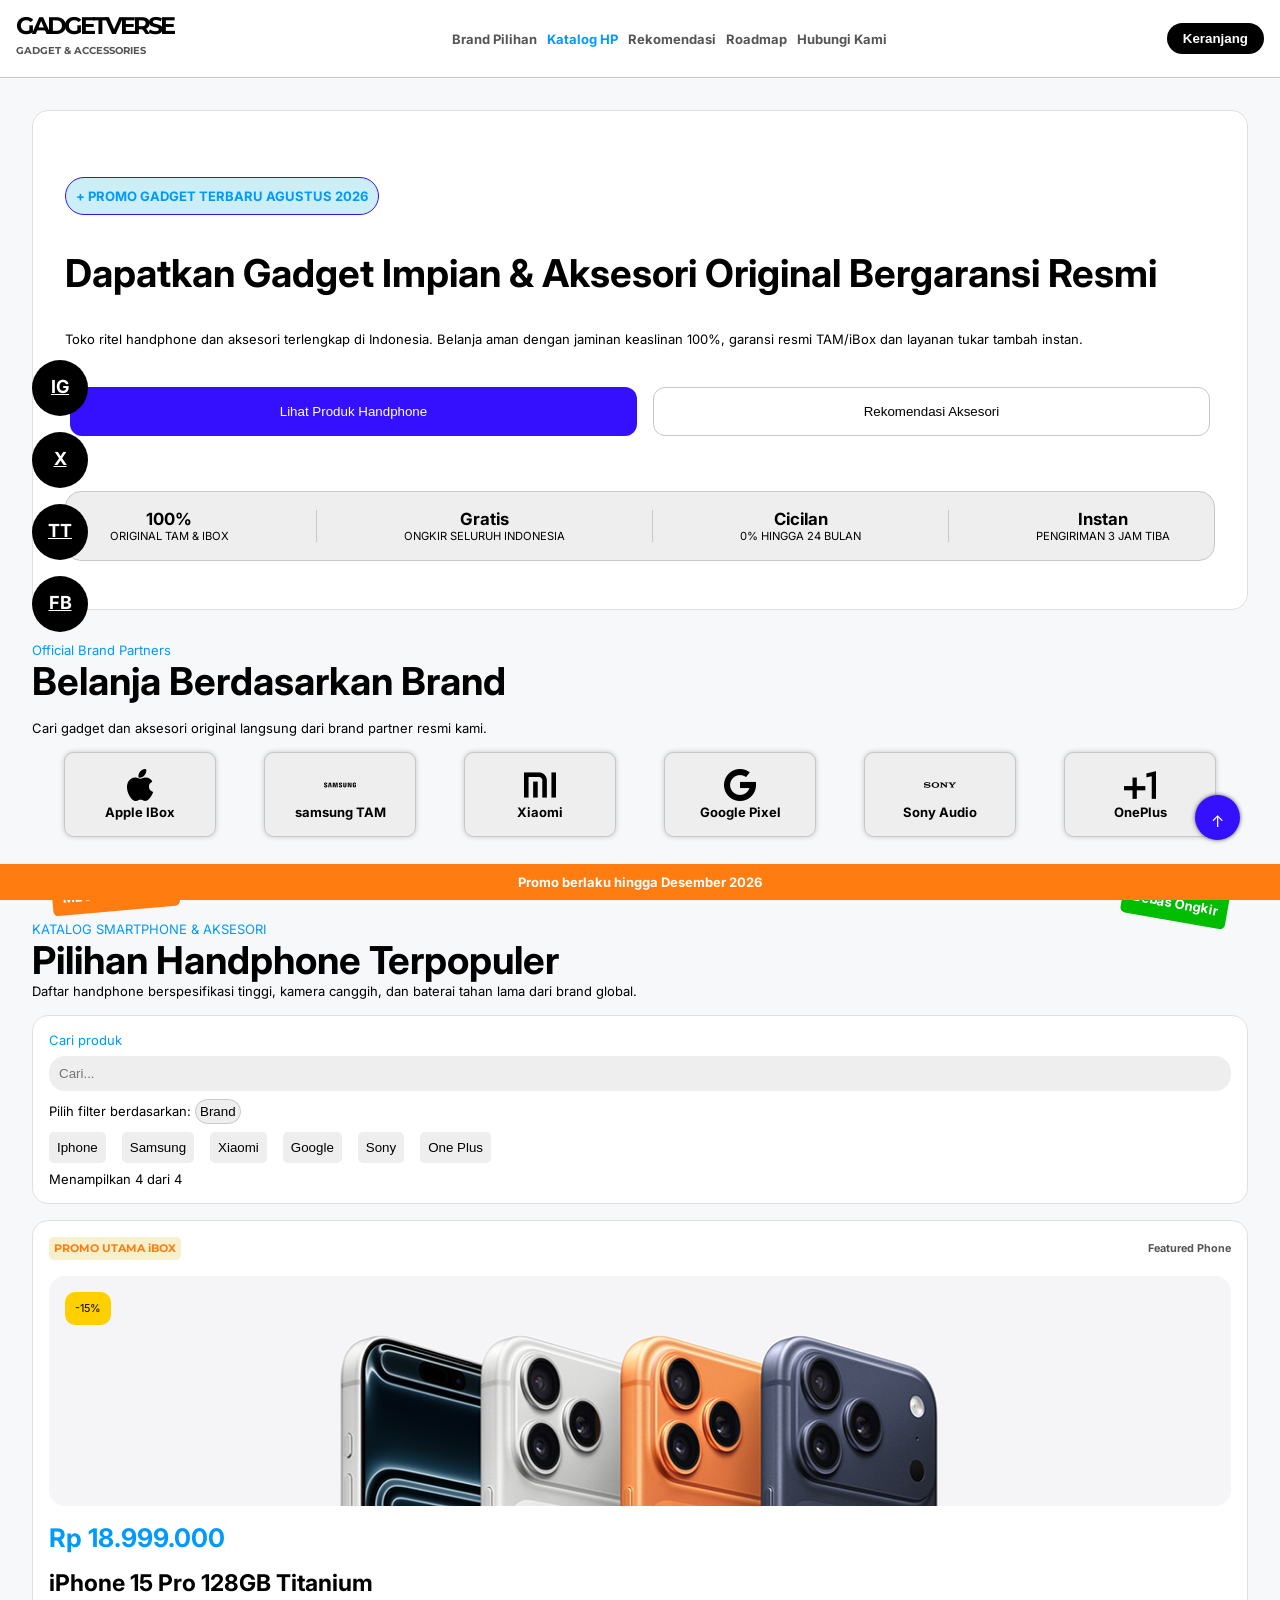
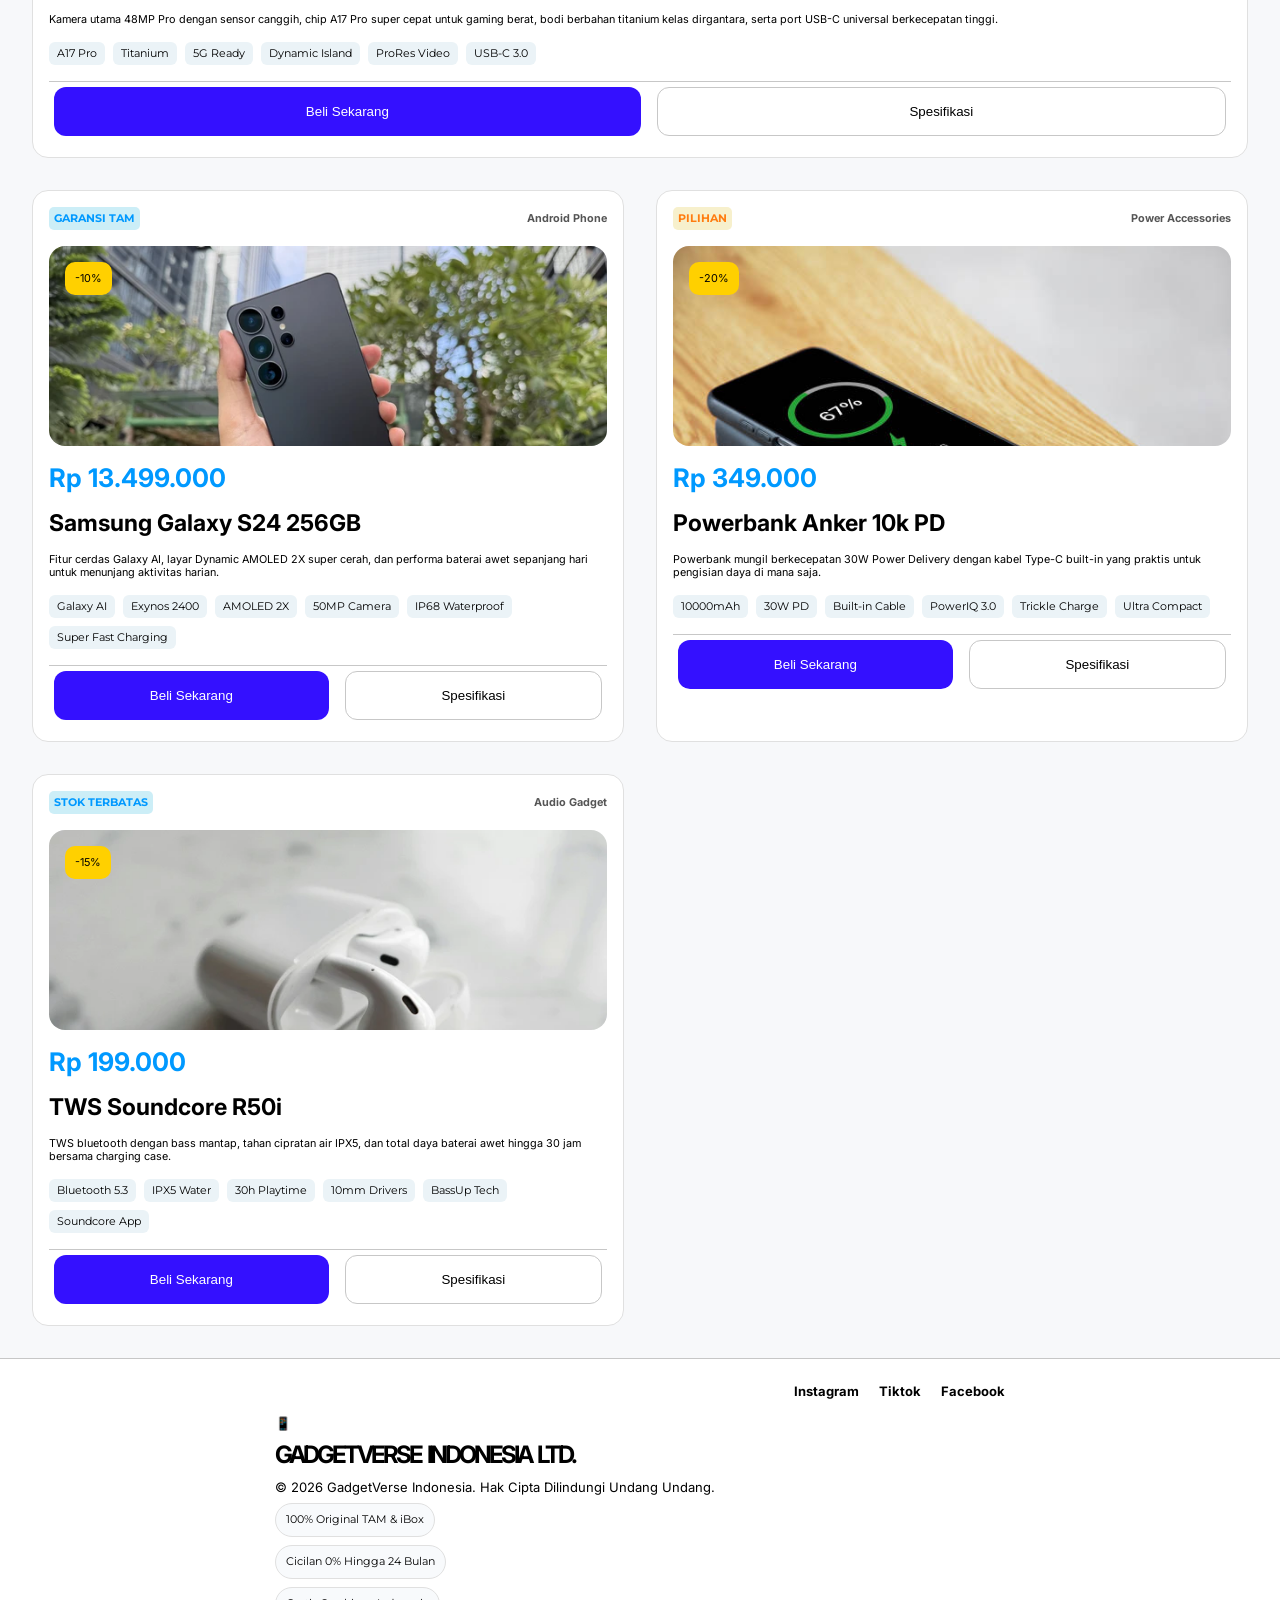
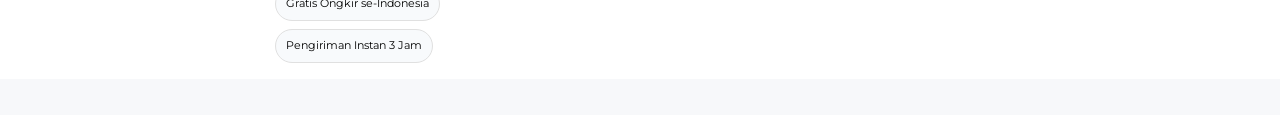
==== index.html @ a6d2cbca "first commit" ====
<!doctype html>
<html lang="en">
  <head>
    <meta charset="UTF-8" />
    <meta name="viewport" content="width=device-width, initial-scale=1.0" />
    <title>Document</title>
    <link rel="stylesheet" href="style.css" />
    <script src="script.js" defer></script>
  </head>
  <body>
    <header>
      <div id="header-container">
        <span id="judulsection">
          <strong class="judulWebsite">GADGETVERSE</strong>
          <p>GADGET & ACCESSORIES</p>
        </span>
        <nav>
          <a
            href=""
            target="_blank"
            rel="noopener noreferrer"
            style="grid-area: a"
            >Brand Pilihan</a
          >
          <a
            href=""
            class="blue"
            target="_blank"
            rel="noopener noreferrer"
            style="grid-area: b"
            >Katalog HP</a
          >
          <a
            href=""
            target="_blank"
            rel="noopener noreferrer"
            style="grid-area: c"
            >Rekomendasi</a
          >
          <a
            href=""
            target="_blank"
            rel="noopener noreferrer"
            style="grid-area: d"
            >Roadmap</a
          >
          <a
            href=""
            target="_blank"
            rel="noopener noreferrer"
            style="grid-area: e"
            >Hubungi Kami</a
          >
        </nav>
        <button id="bucket">Keranjang</button>
      </div>
    </header>
    <span id="top"></span>
    <main>
      <section class="hero">
        <div id="hero-text">
          <strong class="blue-bold-tag blue">
            + PROMO GADGET TERBARU AGUSTUS 2026
          </strong>
          <h1>Dapatkan Gadget Impian & Aksesori Original Bergaransi Resmi</h1>
          <p>
            Toko ritel handphone dan aksesori terlengkap di Indonesia. Belanja
            aman dengan jaminan keaslinan 100%, garansi resmi TAM/iBox dan
            layanan tukar tambah instan.
          </p>
          <div class="mainButton-container">
            <button class="beli-button">Lihat Produk Handphone</button>
            <button class="spesifikasi-button">Rekomendasi Aksesori</button>
          </div>
        </div>
        <figure id="hero-img">
          <img
            src="assets/hero-img-1200.jpg"
            alt="logo gadgetverse"
            loading="lazy"
            decoding="async"
          />
        </figure>
        <div id="hero-bottom">
          <section>
            <h2>100%</h2>
            <p>ORIGINAL TAM & IBOX</p>
          </section>
          <div class="divider"></div>
          <section>
            <h2>Gratis</h2>
            <p>ONGKIR SELURUH INDONESIA</p>
          </section>
          <div class="divider"></div>
          <section>
            <h2>Cicilan</h2>
            <p>0% HINGGA 24 BULAN</p>
          </section>
          <div class="divider"></div>
          <section>
            <h2>Instan</h2>
            <p>PENGIRIMAN 3 JAM TIBA</p>
          </section>
        </div>
      </section>
      <section class="card-section">
        <p class="blue">Official Brand Partners</p>
        <h1>Belanja Berdasarkan Brand</h1>
        <p style="margin-block: 1rem">
          Cari gadget dan aksesori original langsung dari brand partner resmi
          kami.
        </p>
        <section class="brand"></section>
        <span class="orange-katalog-tag"
          ><strong>MEGA SALE 11.11 </strong></span
        >
        <span class="ijo-katalog-tag"><strong>Bebas Ongkir</strong></span>
        <p class="blue">KATALOG SMARTPHONE & AKSESORI</p>
        <h1>Pilihan Handphone Terpopuler</h1>
        <p>
          Daftar handphone berspesifikasi tinggi, kamera canggih, dan baterai
          tahan lama dari brand global.
        </p>
        <div class="search">
          <label for="search-bar" class="blue">Cari produk</label>
          <div class="search-wrap">
            <input type="text" placeholder="Cari..." id="search-bar" />
            <button type="button" id="clear-button">Clear</button>
          </div>
          <section>
            <label for="filter-option">Pilih filter berdasarkan: </label>
            <select name="filter-option" id="filter-option">
              <option value="brand">Brand</option>
              <option value="tipe">Tipe</option>
            </select>
          </section>
          <section id="search-tipe-container"></section>
          <p></p>
        </div>
        <div class="main-article"></div>
      </section>
    </main>
    <footer>
      <div class="footer-main">
        <div class="top-links">
          <a href="instagram.com" target="_blank" rel="noopener noreferrer"
            >Instagram</a
          >
          <a href="tiktok.com" target="_blank" rel="noopener noreferrer"
            >Tiktok</a
          >
          <a href="facebook.com" target="_blank" rel="noopener noreferrer"
            >Facebook</a
          >
        </div>
        <div class="footer-middle">
          <p>📱</p>
          <p class="judulWebsite">GADGETVERSE &nbsp; INDONESIA &nbsp; LTD.</p>
          <p>
            &copy; 2026 GadgetVerse Indonesia. Hak Cipta Dilindungi Undang
            Undang.
          </p>
        </div>
        <div class="footer-tag">
          <span>100% Original TAM & iBox</span>
          <span>Cicilan 0% Hingga 24 Bulan</span>
          <span>Gratis Ongkir se-Indonesia</span>
          <span>Pengiriman Instan 3 Jam</span>
        </div>
      </div>
    </footer>
    <a href="#top" class="scroll-top">&uparrow;</a>
    <div class="bottom">
      <strong>Promo berlaku hingga Desember 2026</strong>
    </div>
    <div class="media">
      <a href="instagram.com">IG</a>
      <a href="x.com">X</a>
      <a href="tiktok.com">TT</a>
      <a href="facebook.com">FB</a>
    </div>
  </body>
</html>
---- style.css ----
@import url("https://fonts.googleapis.com/css2?family=Montserrat:ital,wght@0,100..900;1,100..900&display=swap");
@import url("https://fonts.googleapis.com/css2?family=Inter:ital,opsz,wght@0,14..32,100..900;1,14..32,100..900&display=swap");

* {
  margin: 0;
  padding: 0;
  box-sizing: border-box;
}

:root {
  --blue-text: #0099ff;
  --blue-background: #3410ff;
  --yellow-background: #ffd000;
  --gray-border: 1px solid #c7c7c7;
  --subtle-border: 1px solid #e0e0e0;
  --border-blue: 1px solid #3410ff;
  --gray-bg: #eeeeee;
  --orange-bg: #ff9a3b;
  --green-bg: #00bd00;
}

.grayed,
#judulsection,
nav a {
  color: #555555;
}

body {
  background-color: #f7f8fa;
  font-family: "Inter", sans-serif;
  font-size: small;
}

header {
  background-color: white;
  border-bottom: var(--gray-border);
  padding: 1rem;
  position: sticky;
  width: 100%;
  top: 0;
  z-index: 100;
}

.bottom {
  color: white;
  background-color: #ff7c10;
  position: sticky;
  bottom: 0;
  padding: 10px;
  text-align: center;
  width: 100%;
  z-index: 1000;
}

#header-container {
  display: flex;
  justify-content: space-between;
  flex-wrap: wrap;
  align-items: center;
  margin-inline: auto;
  width: fit-content;
  flex-direction: column;
  gap: 1rem;
}

#judulsection {
  font-family: "Montserrat", sans-serif;
  font-size: x-small;
  font-weight: bolder;
  line-height: 20px;
}

.judulWebsite {
  letter-spacing: -3px;
  font-size: x-large;
  font-weight: bold;
  color: black;
}

nav {
  display: flex;
  flex-direction: column;
  gap: 10px;
}

.scroll-top {
  text-decoration: none;
  position: fixed;
  bottom: 60px;
  right: 40px;
  background-color: var(--blue-background);
  color: white;
  font-size: 1rem;
  padding: 1rem 1rem;
  border-radius: 100rem;
  box-shadow: 0px 0px 4px #555555;
  border: none;
  height: 45px;
  cursor: pointer;
}
.search {
  background-color: white;
  padding: 1rem;
  border-radius: 1rem;
  border: var(--subtle-border);
  display: flex;
  gap: 8px;
  flex-direction: column;
  margin-block: 1rem;
}
.filter-btn {
  background-color: var(--gray-bg);
  border: none;
  border-radius: 5px;
  padding: 8px;
}
.aktif {
  background-color: var(--green-bg);
  color: white;
}
#search-tipe-container {
  display: flex;
  gap: 1rem;
  flex-wrap: wrap;
}
.search-wrap {
  border-radius: 1rem;
  background-color: var(--gray-bg);
  display: flex;
}
#search-bar {
  border: none;
  background-color: #00000000;
  flex-grow: 1;
  padding: 10px;
}
#clear-button {
  padding: 10px;
  border: none;
  border-radius: 1rem;
  background-color: var(--orange-bg);
  display: none;
  color: white;
}
nav a {
  text-decoration: none;
  font-weight: bold;
  cursor: pointer;
}

.orange-katalog-tag,
.ijo-katalog-tag {
  color: white;
  border-radius: 5px;
  padding: 10px;
  display: inline-block;
}

.orange-katalog-tag {
  background-color: #ff7c10;
  position: relative;
  left: 20px;
  top: -10px;
  transform: rotate(-5deg);
}

.ijo-katalog-tag {
  background-color: var(--green-bg);
  position: absolute;
  right: 20px;
  transform: rotate(10deg);
}

.diskon {
  position: absolute;
  top: 1rem;
  left: 1rem;
  background-color: var(--yellow-background);
  border-radius: 10px;
  padding: 10px;
}

#bucket {
  background-color: black;
  color: white;
  border: none;
  padding: 8px 1rem;
  border-radius: 100px;
  font-weight: bold;
  cursor: pointer;
}

.blue {
  color: var(--blue-text);
}

h1 {
  font-size: clamp(1.3rem, 3vw, 4rem);
}

.headline {
  margin-block: 1rem;
}

.hero {
  background-color: white;
  padding: 3rem 2rem;
  border: var(--subtle-border);
  display: flex;
  flex-wrap: wrap;
  border-radius: 1rem;
  margin-block: 1rem;
  gap: 1rem;
  height: fit-content;
  flex-direction: column;
  align-items: center;
  justify-content: space-between;
}

#hero-text {
  display: flex;
  flex-direction: column;
  justify-content: space-around;
  width: 100%;
  flex: none;
  height: 500px;
}

#hero-img {
  flex: 1 1 1;
  border: var(--gray-border);
  border-radius: 2rem;
  scale: 0.6;
  box-shadow: 0px 1rem 1rem #c7c7c7;
  display: none;
}

#hero-bottom {
  display: flex;
  background-color: var(--gray-bg);
  border: var(--gray-border);
  border-radius: 1rem;
  align-items: center;
  margin-inline: auto;
  justify-content: space-around;
  flex-wrap: wrap;
  width: 100%;
  flex: none;
  height: fit-content;
  font-size: 0.7rem;
  padding: 7px;
  flex-direction: column;
}

.mainButton-container {
  display: flex;
  gap: 1rem;
  width: 100%;
  border-top: var(--gray-border);
  padding: 5px;
}

.hero .mainButton-container {
  border-top: none;
}

#hero-bottom section {
  text-align: center;
}

.divider {
  border-right: var(--gray-border);
  height: 2rem;
}

#hero-bottom .divider {
  height: 1px;
  border-right: none;
  border-top: var(--gray-border);
  width: 100%;
  margin-block: 10px;
}

.blue-bold-tag {
  background-color: #cceef7;
  border: var(--border-blue);
  border-radius: 100rem;
  padding: 10px;
  display: inline-block;
  width: fit-content;
}

.card-section {
  position: relative;
  margin-top: 2rem;
}

.main-article {
  gap: 2rem;
  display: grid;
  grid-template-columns: 1fr;
  grid-template-rows: auto;
  font-size: smaller;
  padding: 0;
}

/* Perbaikan responsive width ke padding */
main {
  width: 100%;
  max-width: 1500px;
  margin: 2rem auto;
  padding: 0 2rem;
}

.card {
  background-color: white;
  padding: 1rem;
  border-radius: 1rem;
  border: var(--subtle-border);
  display: flex;
  flex-direction: column;
  gap: 1rem;
  min-width: 0;
  max-width: 100%;
}

main figure {
  overflow: hidden;
  border-radius: 1rem;
  position: relative;
}

.iphone figure {
  height: 230px;
}

.galaxy figure,
.anker figure,
.tws figure {
  height: 200px;
}

.price-tag {
  font-size: clamp(1.2rem, 2vw, 2rem);
  font-weight: bolder;
}

.tech-name {
  font-size: clamp(1.1rem, 1.8vw, 1.8rem);
  font-weight: bold;
}

.orangeTag {
  background-color: #f7f0cc;
  color: #ff7c10;
}

.blueTag {
  background-color: #cceef7;
  color: var(--blue-text);
}

.orangeTag,
.blueTag {
  padding: 5px;
  border-radius: 5px;
  font-weight: bold;
  font-family: "Montserrat", sans-serif;
}

.grayTag {
  font-weight: bold;
}

.card-top {
  display: flex;
  justify-content: space-between;
  align-items: center;
}

.card-tag {
  display: flex;
  flex-wrap: wrap;
  gap: 8px;
}

.card-tag span {
  background-color: #ebf3f7;
  padding: 5px 8px;
  border-radius: 6px;
  font-family: "Montserrat", sans-serif;
}

.beli-button {
  background-color: var(--blue-background);
  color: white;
  border: none;
  border-radius: 12px;
  cursor: pointer;
  flex-grow: 1;
  padding: 1rem 0px;
}

.spesifikasi-button {
  background-color: white;
  border: var(--gray-border);
  border-radius: 12px;
  cursor: pointer;
  flex-grow: 1;
  padding: 1rem 0px;
}

footer {
  background-color: white;
  border-top: var(--gray-border);
  padding: 1rem;
  line-height: 2rem;
}

.footer-main {
  margin: 0 auto;
  display: grid;
  grid-template-areas: "middle" "bottom" "toplinks";
  grid-template-columns: auto;
  grid-template-rows: repeat(3, auto);
  width: auto;
}

.footer-middle,
.top-links {
  text-align: center;
}

.top-links a {
  text-decoration: none;
  margin-left: 1rem;
  font-weight: bold;
  color: black;
}

.footer-middle {
  grid-area: middle;
}

.footer-tag {
  display: flex;
  flex-wrap: wrap;
  gap: 8px;
  grid-area: bottom;
  align-items: center;
  flex-direction: column;
  width: auto;
}

.footer-tag span {
  background-color: #f8fafc;
  border: var(--subtle-border);
  border-radius: 20px;
  font-size: smaller;
  padding-inline: 10px;
  font-family: "Montserrat", sans-serif;
}

.media {
  display: flex;
  flex-direction: column;
  justify-content: space-evenly;
  margin-block: auto;
  z-index: 10000;
  position: fixed;
  gap: 1rem;
  top: 40%;
  left: 2rem;
}
.media a {
  background-color: #000000;
  border-radius: 100rem;
  height: 56px;
  color: white;
  font-size: 1.125rem;
  padding: 1rem;
  text-align: center;
  font-weight: bolder;
}
.card img {
  width: 100%;
}
.brand {
  display: flex;
  width: 100%;
  flex-wrap: wrap;
  gap: 3rem;
  margin: 1rem 0 3rem 0;
  padding-inline: 2rem;
}
#filter-option {
  appearance: none;
  outline: none;
  border: var(--gray-border);
  border-radius: 1rem;
  padding: 4px;
  background-color: var(--gray-bg);
}
.brand-card {
  flex: 1 1 130px;
  padding: 1rem;
  border: var(--gray-border);
  background-color: var(--gray-bg);
  text-align: center;
  border-radius: 0.6rem;
  box-shadow: 0px 0px 5px #c7c7c7;
}

.brand-card img {
  width: 2rem;
}

.card figure span {
  z-index: 2;
}

/* TABLET VIEW */
@media (min-width: 761px) {
  #header-container {
    width: auto;
    flex-direction: row;
    gap: normal;
    margin: auto;
  }
  nav {
    display: flex;
    flex-direction: row;
    align-items: normal;
  }

  .main-article {
    grid-template-columns: repeat(2, 1fr);
  }

  /* Setting card iphone span 2 column */
  .iphone {
    grid-column: span 2;
  }

  .footer-main {
    width: 730px;
    grid-template-areas: "toplinks" "middle" "bottom";
  }
  .footer-middle {
    text-align: left;
  }
  .top-links {
    text-align: right;
  }
  .footer-tag {
    align-items: normal;
    flex-direction: row;
    width: 270px;
  }
  .hero {
    height: 500px;
  }
  #hero-text {
    height: 300px;
  }
  #hero-bottom {
    height: 70px;
    padding: 0;
    flex-direction: row;
  }
  #hero-bottom .divider {
    height: 2rem;
    border-right: var(--gray-border);
    border-top: none;
    width: auto;
    margin-block: 0;
  }
}

/* LAPTOP VIEW */
@media (min-width: 1601px) {
  #header-container {
    width: 1600px;
  }
  .main-article {
    grid-template-columns: repeat(3, 1fr);
    gap: 2rem;
  }

  /* Setting card iphone tetap span 2 column */
  .iphone {
    grid-column: span 2;
  }

  .footer-main {
    width: 1600px;
  }
  .footer-tag {
    width: auto;
  }
  .hero {
    height: 600px;
    gap: 4rem;
    flex-direction: row;
    align-items: normal;
    justify-content: normal;
  }
  #hero-text {
    width: 900px;
    flex: 2 1 2;
    height: auto;
  }
  #hero-bottom {
    width: 1000px;
    flex: initial;
    height: auto;
    font-size: small;
  }
  #hero-img {
    display: block;
  }
}

@media (hover: hover) {
  .card:hover,
  .hero:hover,
  .search:hover {
    box-shadow: 0px 5px 5px #c7c7c7;
  }
  .beli-button:hover {
    background-color: var(--blue-text);
  }
  .spesifikasi-button:hover {
    background-color: #eeecec;
    border: 1px solid black;
  }
  button:hover,
  select:hover {
    cursor: pointer;
  }
}
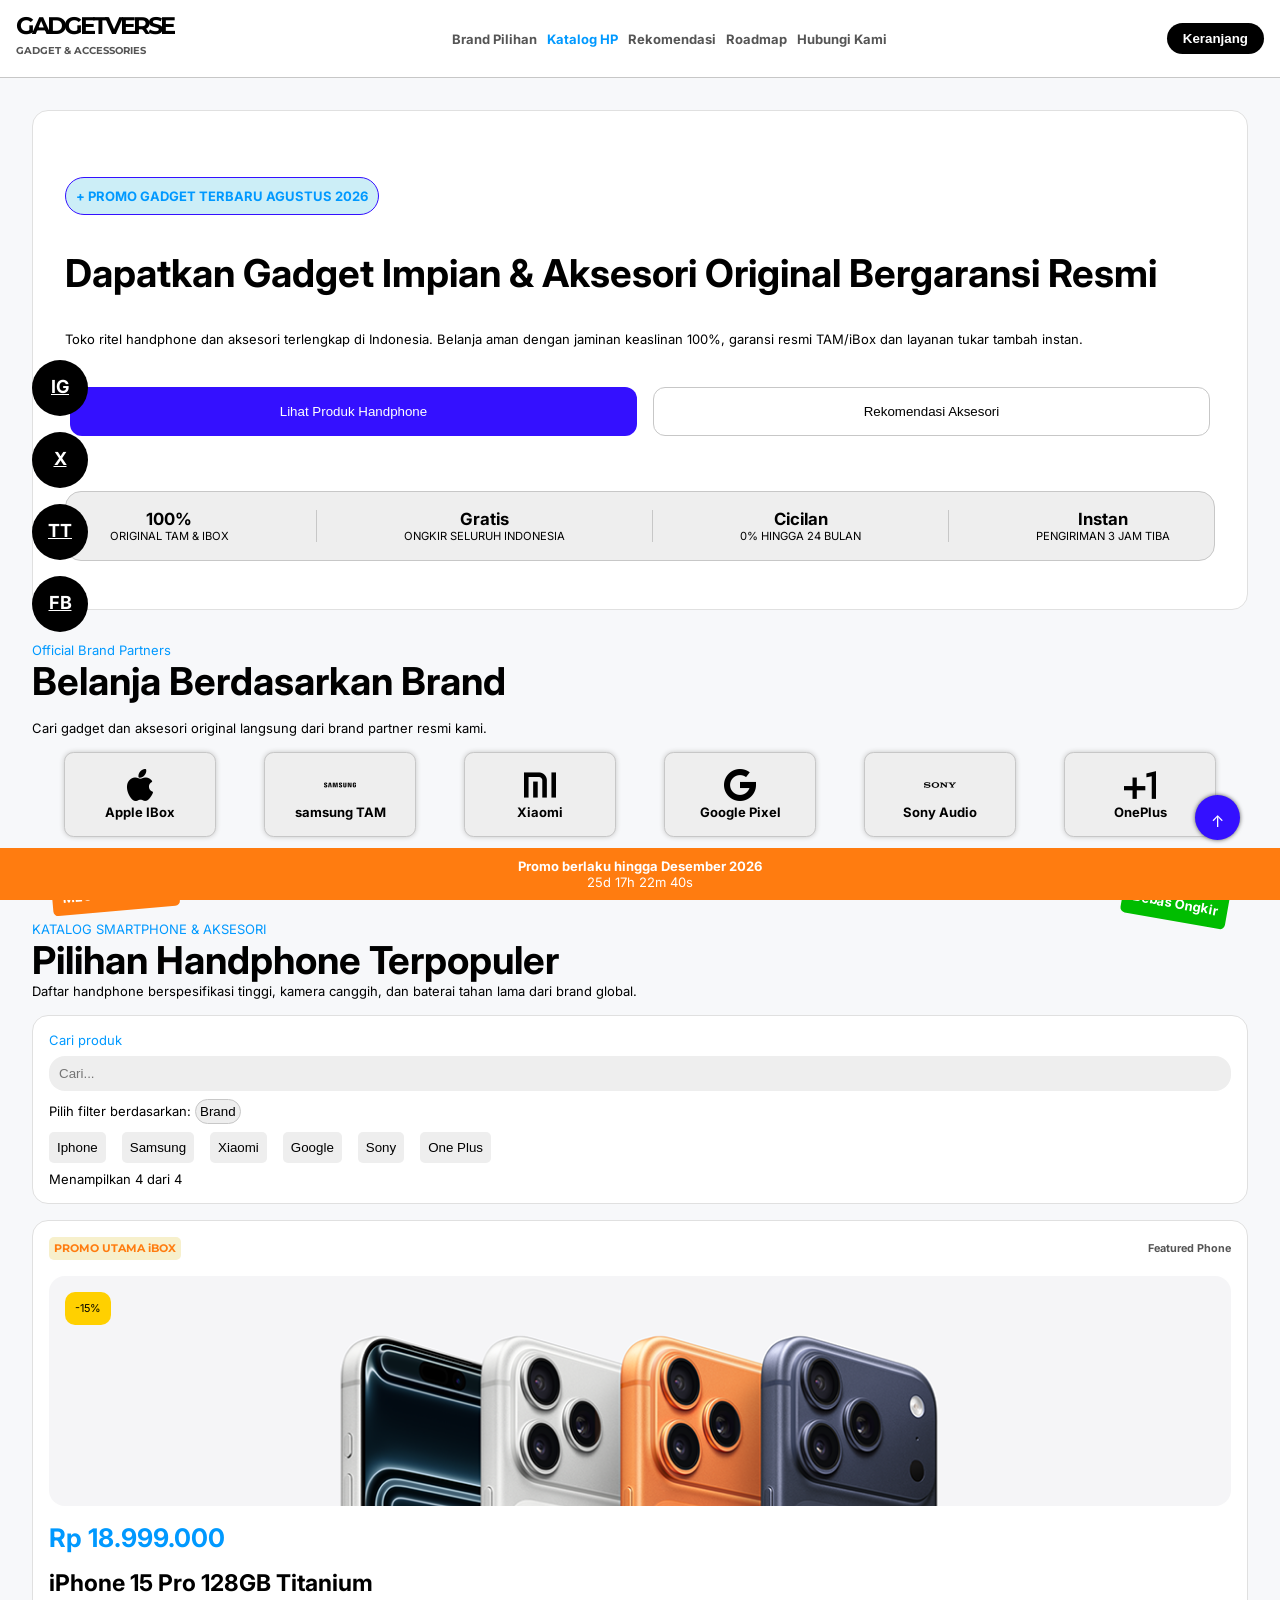
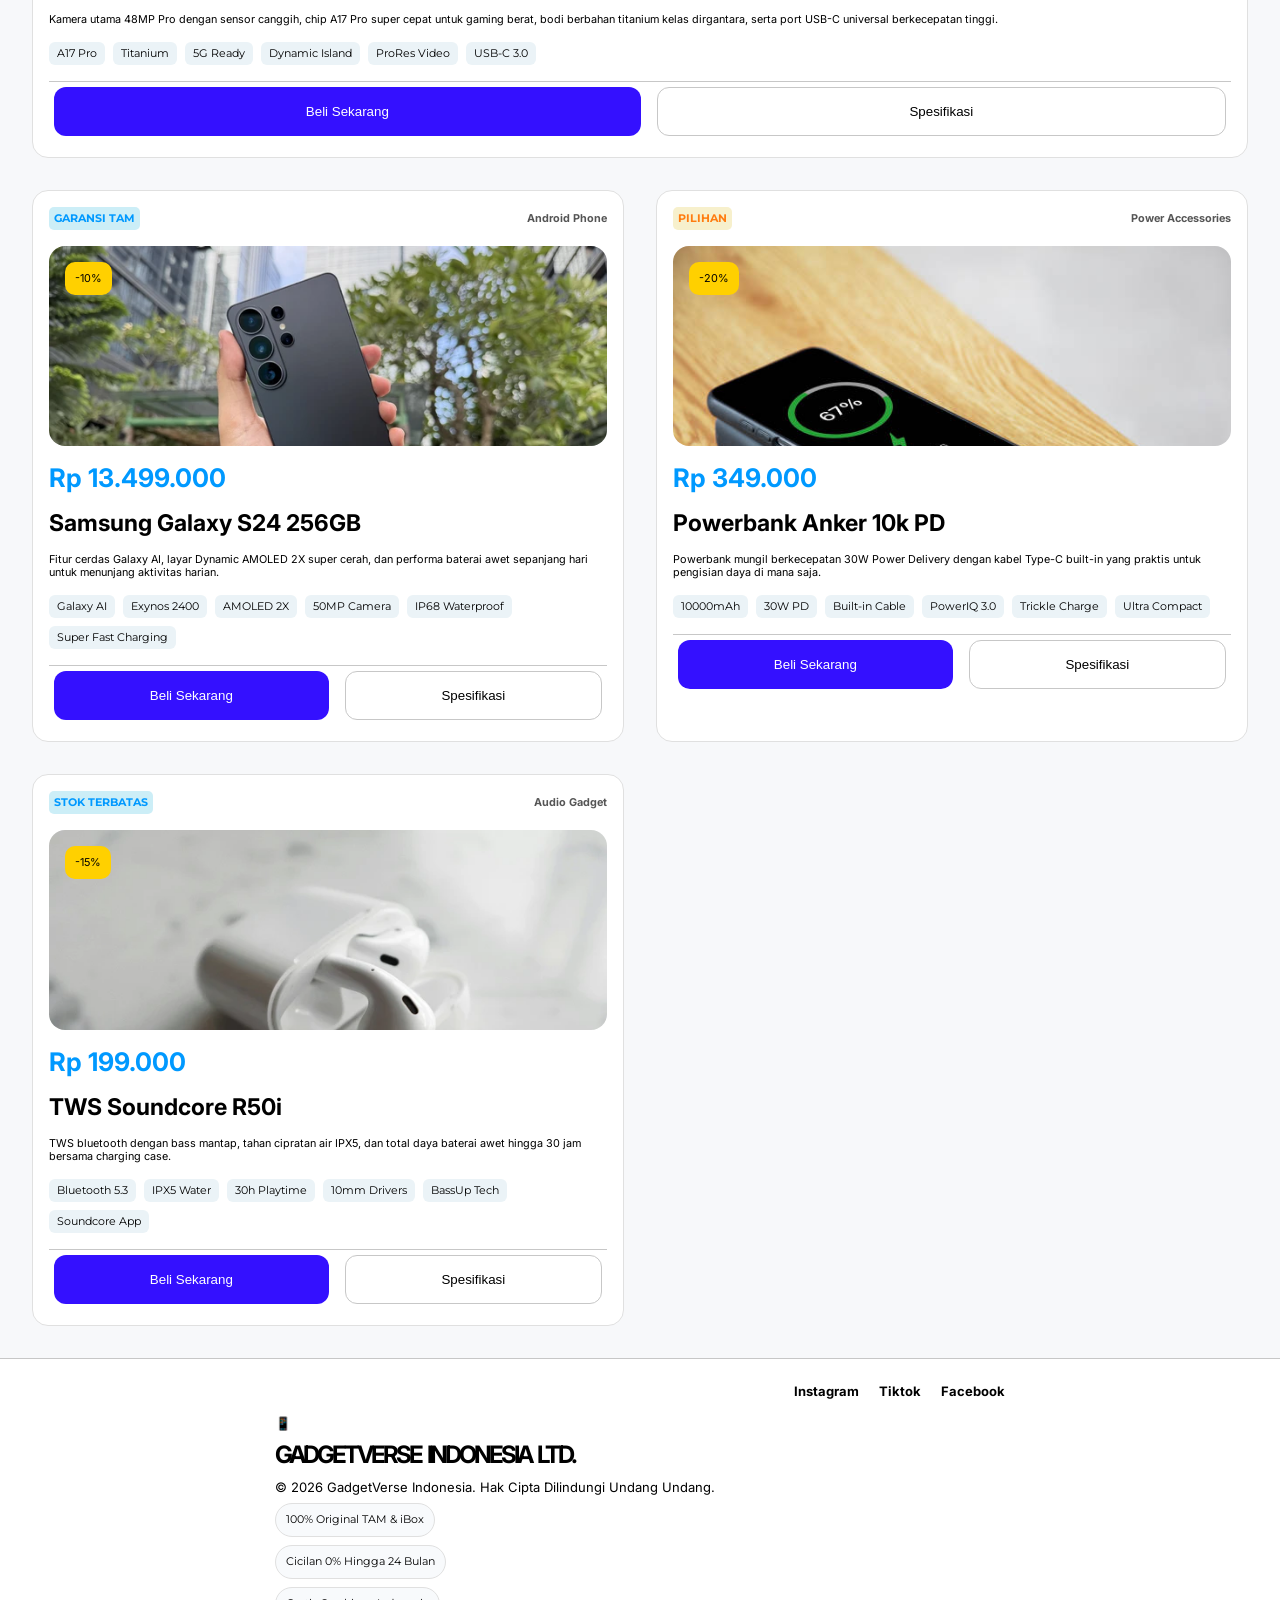
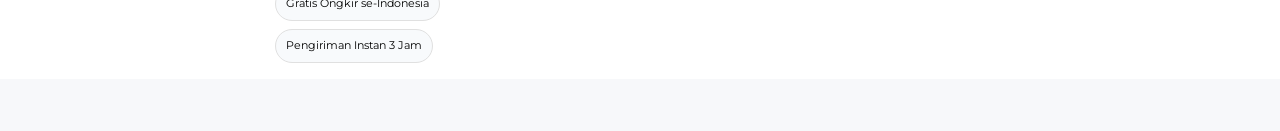
==== commit de59028b: "x commit git commit" ====
--- a/index.html
+++ b/index.html
@@ -172,6 +172,7 @@
     <a href="#top" class="scroll-top">&uparrow;</a>
     <div class="bottom">
       <strong>Promo berlaku hingga Desember 2026</strong>
+      <div id="global-countdown">Loading...</div>
     </div>
     <div class="media">
       <a href="instagram.com">IG</a>
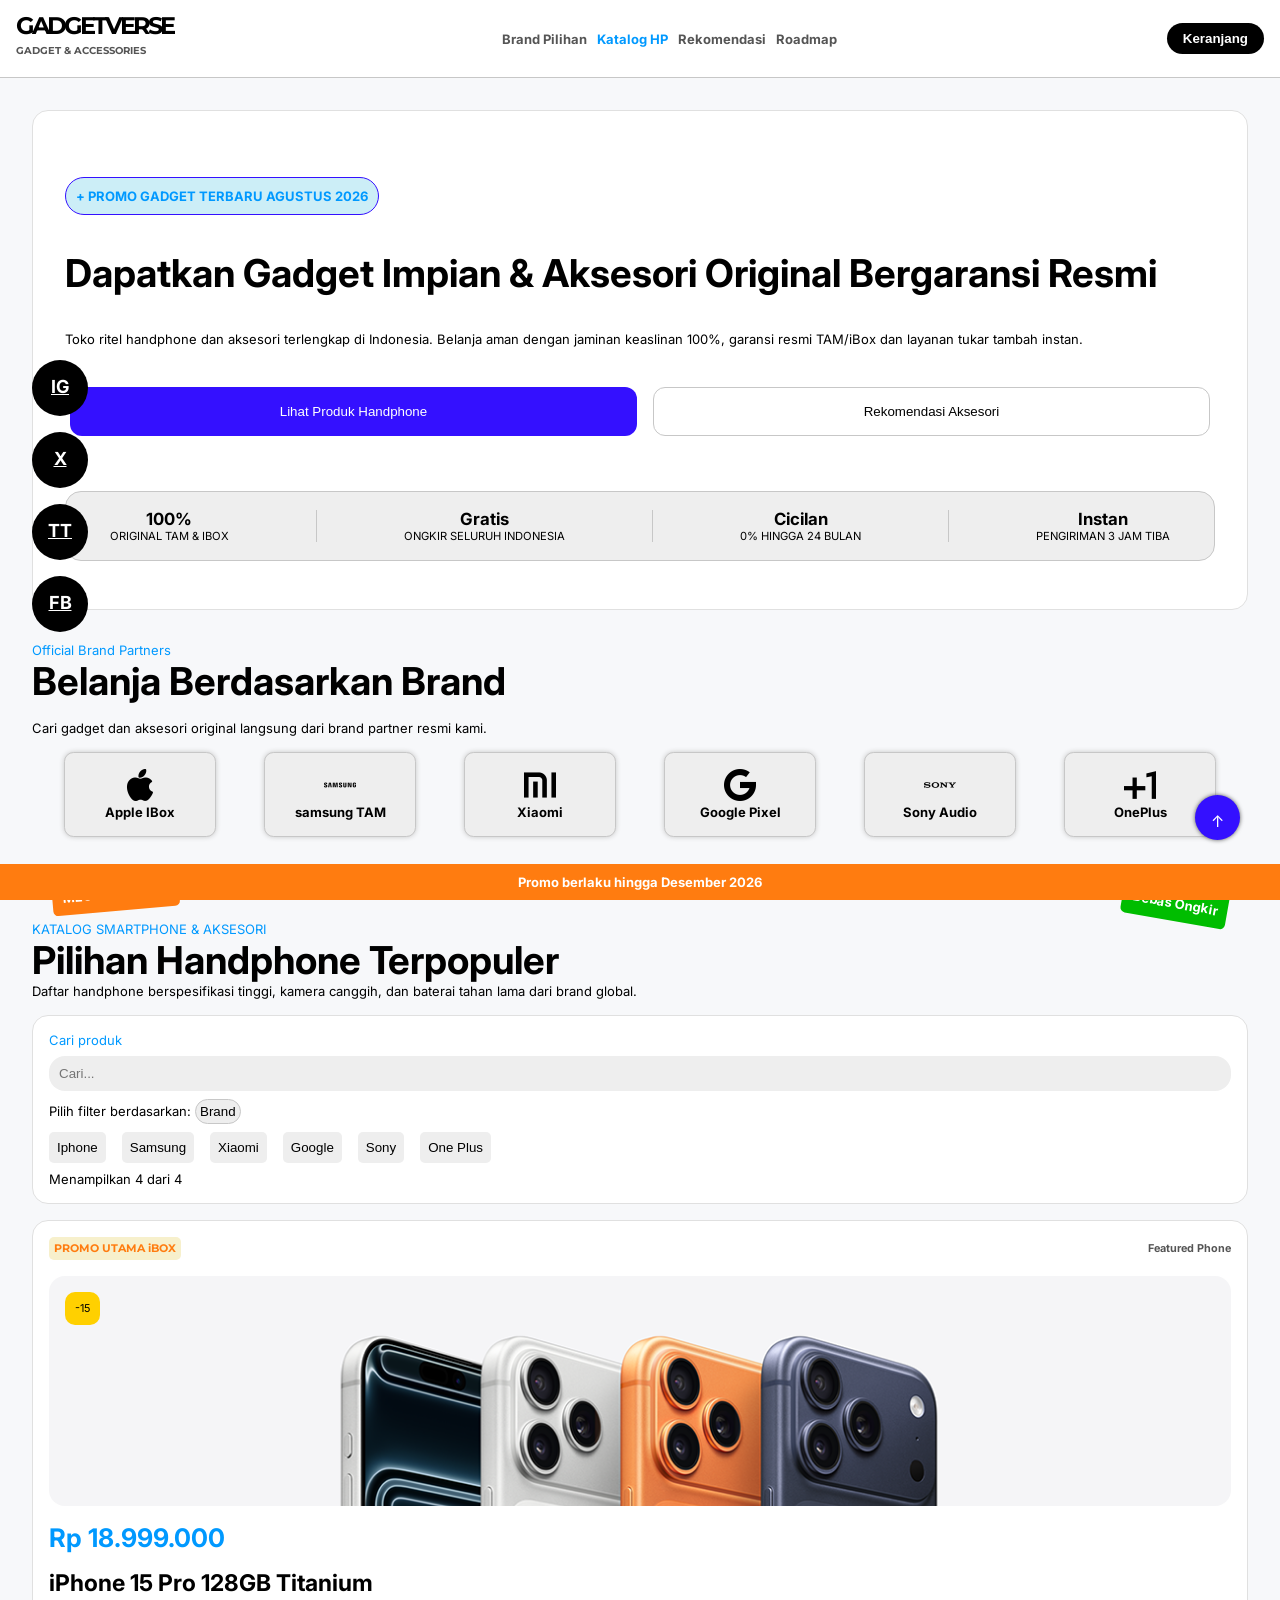
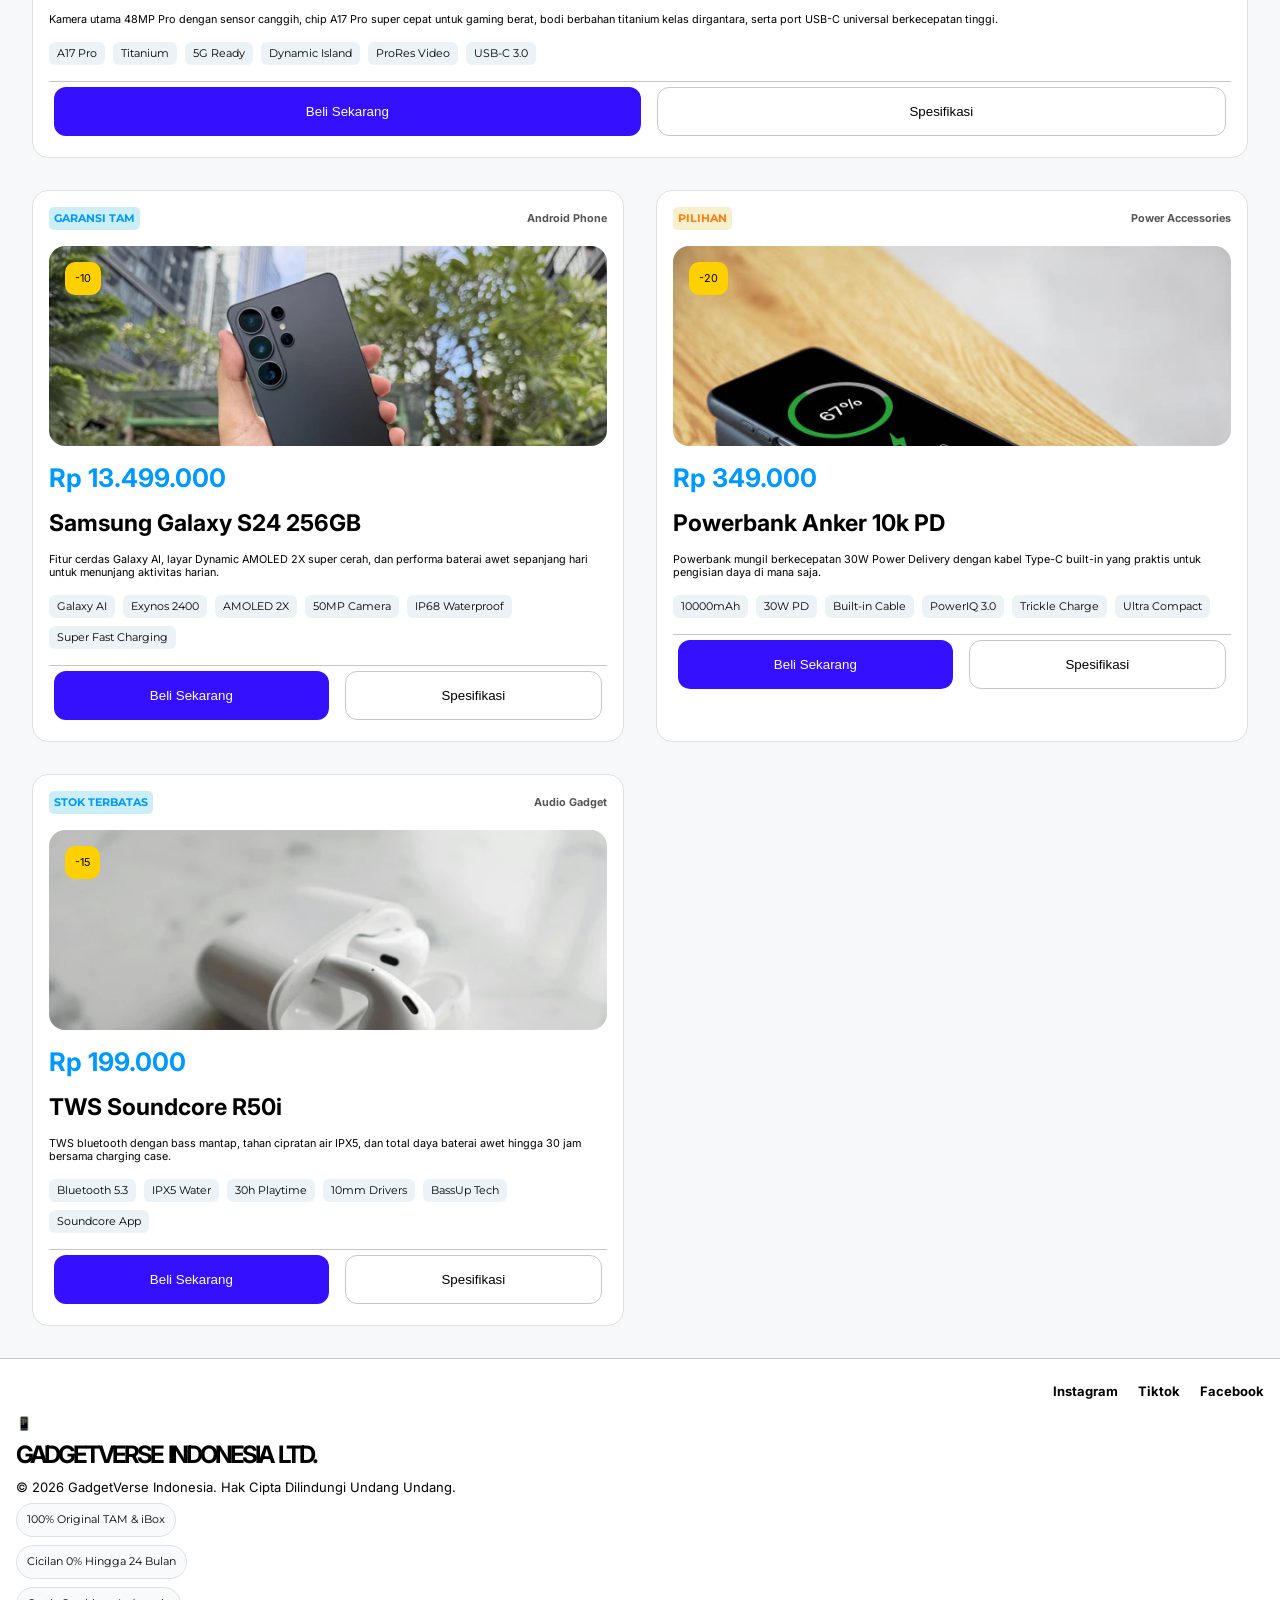
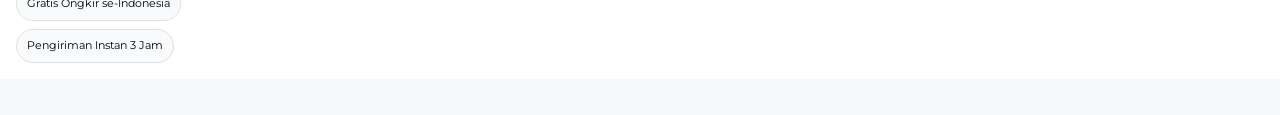
==== commit 562dbdc1: "bikin yang keranjang dan persingkat js" ====
--- a/index.html
+++ b/index.html
@@ -43,13 +43,6 @@
             rel="noopener noreferrer"
             style="grid-area: d"
             >Roadmap</a
-          >
-          <a
-            href=""
-            target="_blank"
-            rel="noopener noreferrer"
-            style="grid-area: e"
-            >Hubungi Kami</a
           >
         </nav>
         <button id="bucket">Keranjang</button>
@@ -172,7 +165,6 @@
     <a href="#top" class="scroll-top">&uparrow;</a>
     <div class="bottom">
       <strong>Promo berlaku hingga Desember 2026</strong>
-      <div id="global-countdown">Loading...</div>
     </div>
     <div class="media">
       <a href="instagram.com">IG</a>
@@ -180,5 +172,20 @@
       <a href="tiktok.com">TT</a>
       <a href="facebook.com">FB</a>
     </div>
+    <div class="overlay">
+      <div class="scroll-wrap">
+        <p
+          style="
+            font-size: xx-large;
+            font-weight: bolder;
+            color: rgb(0, 0, 0);
+            margin-bottom: 1rem;
+          "
+        >
+          Barang di keranjang
+        </p>
+        <section class="belanja"></section>
+      </div>
+    </div>
   </body>
 </html>
--- a/style.css
+++ b/style.css
@@ -18,7 +18,9 @@
   --orange-bg: #ff9a3b;
   --green-bg: #00bd00;
 }
-
+body::-webkit-scrollbar {
+  display: none;
+}
 .grayed,
 #judulsection,
 nav a {
@@ -114,7 +116,7 @@
   border-radius: 5px;
   padding: 8px;
 }
-.aktif {
+.filter-btn.aktif {
   background-color: var(--green-bg);
   color: white;
 }
@@ -311,7 +313,81 @@
   margin: 2rem auto;
   padding: 0 2rem;
 }
-
+.belanja {
+  scrollbar-width: none;
+  height: 100%;
+  overflow: scroll;
+  display: flex;
+  flex-direction: column;
+  gap: 10px;
+}
+.scroll-wrap {
+  position: fixed;
+  width: 80vw;
+  left: 10vw;
+  top: 30vh;
+  background-color: white;
+  padding: 1rem;
+  height: 60vh;
+  overflow: hidden;
+  border: var(--gray-border);
+  border-radius: 1rem;
+}
+.belanja-item {
+  padding: 10px;
+  border-radius: 1rem;
+  border: var(--gray-border);
+  position: relative;
+}
+.belanja-harga,
+.belanja-diskon,
+.belanja-hargaTotal {
+  display: inline-block;
+  padding: 5px;
+  border-radius: 20rem;
+  font-weight: bolder;
+}
+.belanja-diskon {
+  border: 1px solid #ff9900;
+  background-color: #ffcd8b;
+  color: #d84f00;
+  margin-inline: 5px;
+}
+.belanja-harga {
+  border: var(--gray-border);
+  background-color: var(--gray-bg);
+  color: #555555;
+}
+.belanja-hargaTotal {
+  border: 1px solid #00dd1d;
+  background-color: #9bff82;
+  color: #00af0f;
+}
+.belanja-remove {
+  position: absolute;
+  right: 10px;
+  top: 10px;
+  border: 2px solid red;
+  color: red;
+  padding: 1px;
+  padding-inline: 4px;
+  border-radius: 5px;
+  background-color: #00000000;
+  font-weight: bolder;
+}
+.belanja::-webkit-scrollbar {
+  display: none;
+}
+.overlay {
+  position: fixed;
+  inset: 0;
+  display: none;
+  z-index: 100000;
+}
+.overlay.aktif {
+  display: block;
+  background-color: #00000048;
+}
 .card {
   background-color: white;
   padding: 1rem;
@@ -345,6 +421,7 @@
   font-weight: bolder;
 }
 
+.nama,
 .tech-name {
   font-size: clamp(1.1rem, 1.8vw, 1.8rem);
   font-weight: bold;
@@ -400,7 +477,12 @@
   flex-grow: 1;
   padding: 1rem 0px;
 }
-
+.spek {
+  padding: 10px;
+  border-left: 5px solid var(--green-bg);
+  background-color: var(--gray-bg);
+  border-radius: 8px;
+}
 .spesifikasi-button {
   background-color: white;
   border: var(--gray-border);
@@ -543,7 +625,6 @@
   }
 
   .footer-main {
-    width: 730px;
     grid-template-areas: "toplinks" "middle" "bottom";
   }
   .footer-middle {
@@ -562,6 +643,9 @@
   }
   #hero-text {
     height: 300px;
+  }
+  .scroll-wrap {
+    top: 20vh;
   }
   #hero-bottom {
     height: 70px;
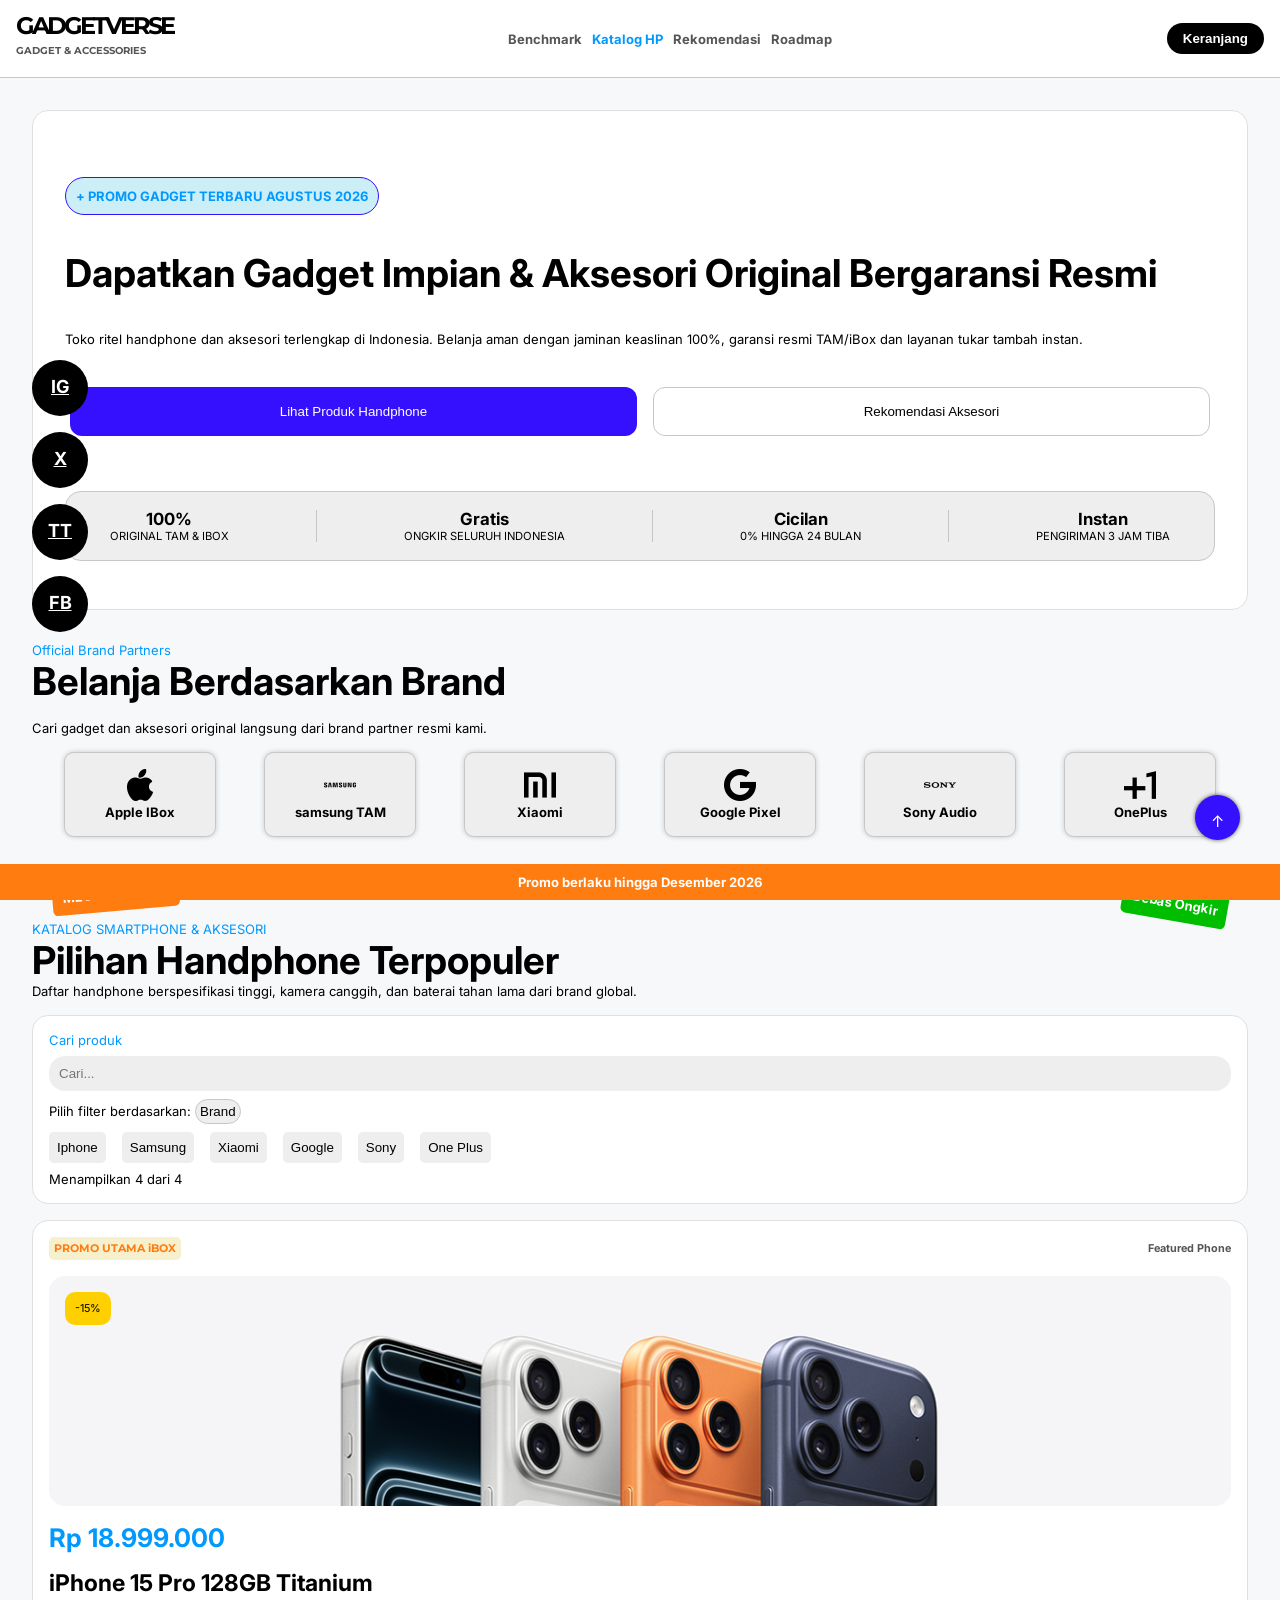
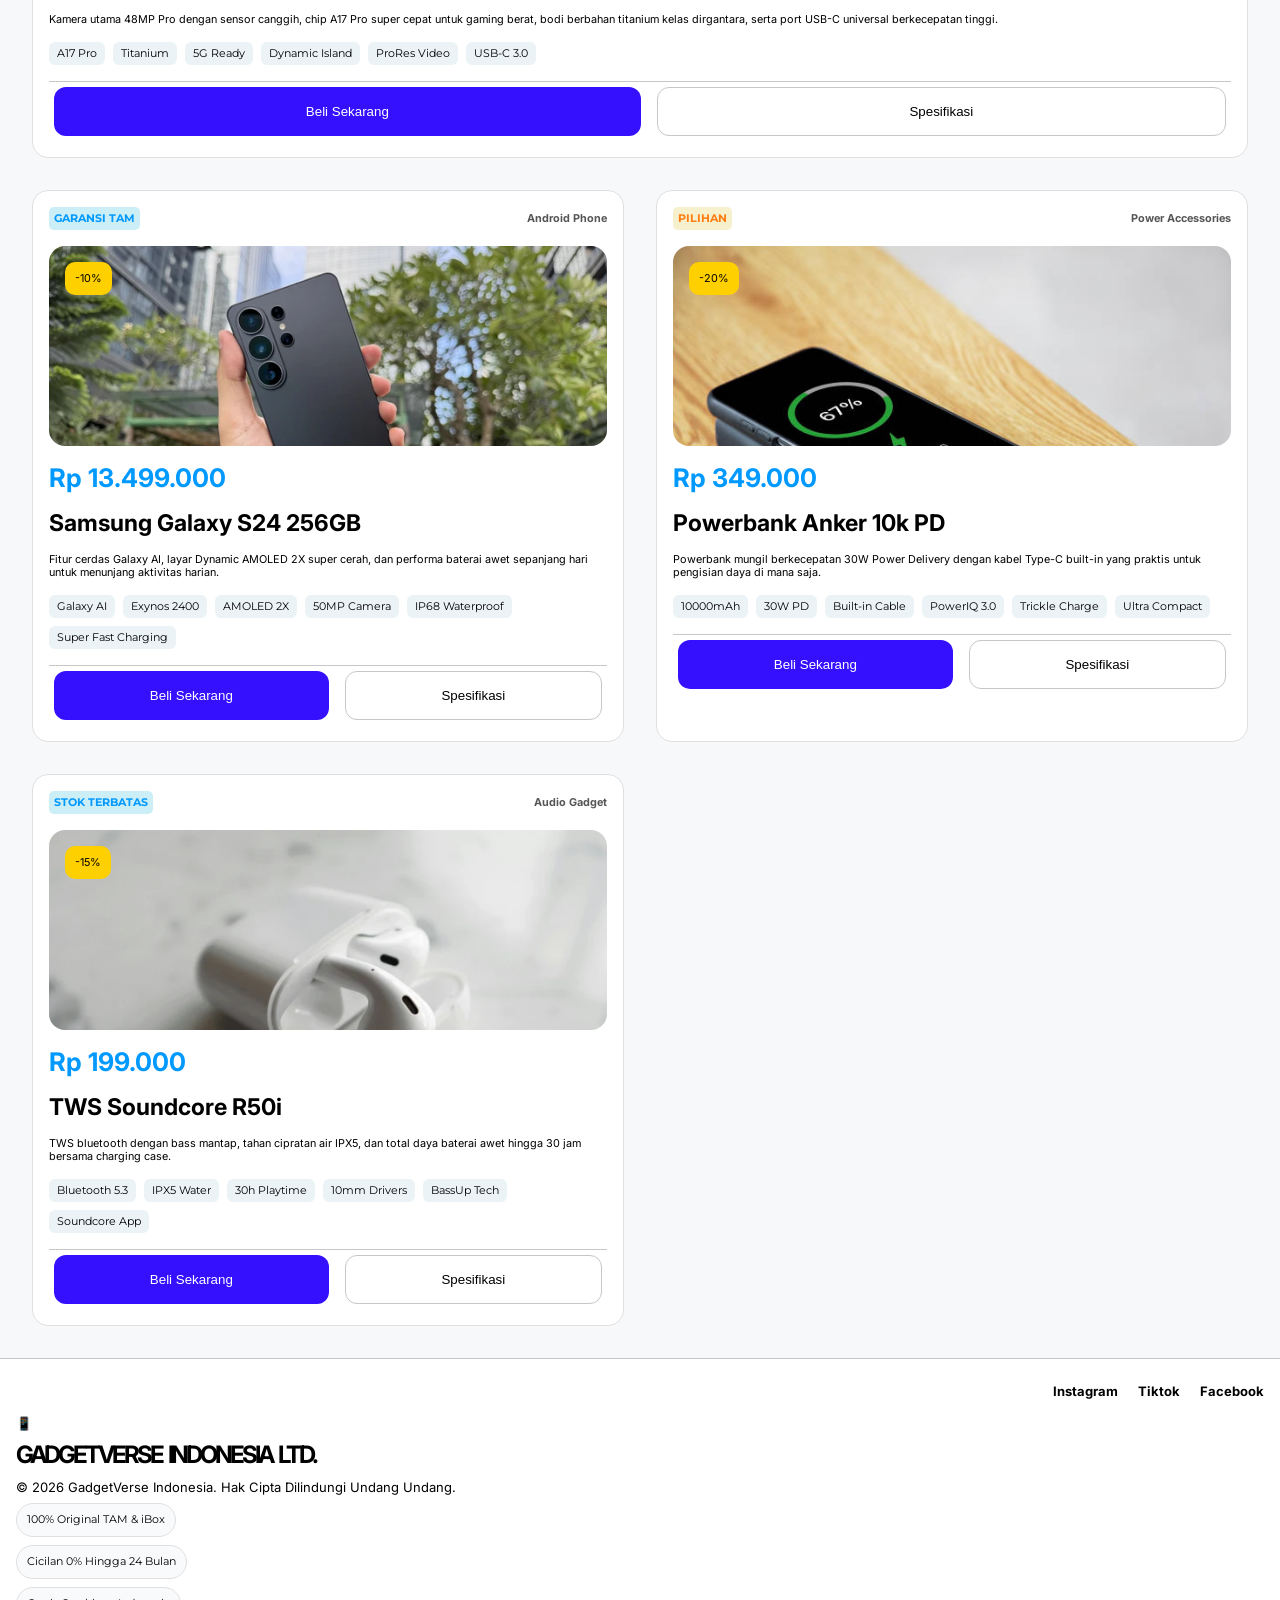
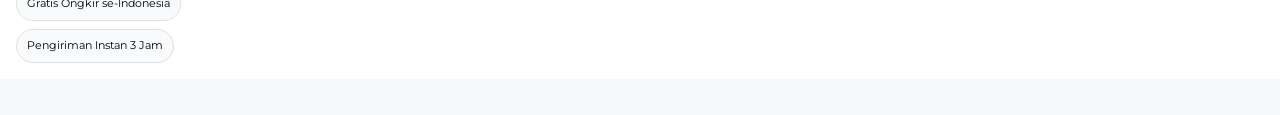
==== commit 3fd0dd6b: "perbarui keranjang dan nyicil benchmark" ====
--- a/index.html
+++ b/index.html
@@ -16,11 +16,11 @@
         </span>
         <nav>
           <a
-            href=""
+            href="benchmark.html"
             target="_blank"
             rel="noopener noreferrer"
             style="grid-area: a"
-            >Brand Pilihan</a
+            >Benchmark</a
           >
           <a
             href=""
@@ -175,16 +175,14 @@
     <div class="overlay">
       <div class="scroll-wrap">
         <p
-          style="
-            font-size: xx-large;
-            font-weight: bolder;
-            color: rgb(0, 0, 0);
-            margin-bottom: 1rem;
-          "
+          style="font-size: xx-large; font-weight: bolder; color: rgb(0, 0, 0)"
         >
           Barang di keranjang
         </p>
         <section class="belanja"></section>
+        <section>
+          <button id="checkoutBtn">Checkout Sekarang</button>
+        </section>
       </div>
     </div>
   </body>
--- a/style.css
+++ b/style.css
@@ -315,11 +315,48 @@
 }
 .belanja {
   scrollbar-width: none;
-  height: 100%;
   overflow: scroll;
-  display: flex;
-  flex-direction: column;
+  display: grid;
+  grid-template-columns: 1fr;
   gap: 10px;
+  border: var(--gray-border);
+  border-radius: 1rem;
+  padding: 5px;
+  flex-grow: 1;
+}
+.belanja figure {
+  overflow: hidden;
+  border-radius: 1rem;
+}
+.belanja img {
+  width: 100%;
+}
+#checkoutBtn {
+  background-color: var(--green-bg);
+  border: none;
+  color: white;
+  padding: 8px;
+  font-weight: bold;
+  border-radius: 100rem;
+}
+.belanja-card {
+  border: var(--gray-border);
+  padding: 1rem;
+  border-radius: 1rem;
+  position: relative;
+}
+.belanja-cardBottom {
+  position: absolute;
+  right: 1rem;
+  bottom: 1rem;
+  display: flex;
+  gap: 10px;
+}
+.belanja-cardBtn {
+  background-color: var(--yellow-background);
+  border: none;
+  border-radius: 5px;
+  padding-inline: 5px;
 }
 .scroll-wrap {
   position: fixed;
@@ -332,48 +369,9 @@
   overflow: hidden;
   border: var(--gray-border);
   border-radius: 1rem;
-}
-.belanja-item {
-  padding: 10px;
-  border-radius: 1rem;
-  border: var(--gray-border);
-  position: relative;
-}
-.belanja-harga,
-.belanja-diskon,
-.belanja-hargaTotal {
-  display: inline-block;
-  padding: 5px;
-  border-radius: 20rem;
-  font-weight: bolder;
-}
-.belanja-diskon {
-  border: 1px solid #ff9900;
-  background-color: #ffcd8b;
-  color: #d84f00;
-  margin-inline: 5px;
-}
-.belanja-harga {
-  border: var(--gray-border);
-  background-color: var(--gray-bg);
-  color: #555555;
-}
-.belanja-hargaTotal {
-  border: 1px solid #00dd1d;
-  background-color: #9bff82;
-  color: #00af0f;
-}
-.belanja-remove {
-  position: absolute;
-  right: 10px;
-  top: 10px;
-  border: 2px solid red;
-  color: red;
-  padding: 1px;
-  padding-inline: 4px;
-  border-radius: 5px;
-  background-color: #00000000;
-  font-weight: bolder;
+  display: flex;
+  gap: 5px;
+  flex-direction: column;
 }
 .belanja::-webkit-scrollbar {
   display: none;
@@ -614,7 +612,9 @@
     flex-direction: row;
     align-items: normal;
   }
-
+  .belanja {
+    grid-template-columns: repeat(2, 1fr);
+  }
   .main-article {
     grid-template-columns: repeat(2, 1fr);
   }
@@ -670,7 +670,9 @@
     grid-template-columns: repeat(3, 1fr);
     gap: 2rem;
   }
-
+  .belanja {
+    grid-template-columns: repeat(4, 1fr);
+  }
   /* Setting card iphone tetap span 2 column */
   .iphone {
     grid-column: span 2;
@@ -708,7 +710,8 @@
 @media (hover: hover) {
   .card:hover,
   .hero:hover,
-  .search:hover {
+  .search:hover,
+  .belanja-card:hover {
     box-shadow: 0px 5px 5px #c7c7c7;
   }
   .beli-button:hover {
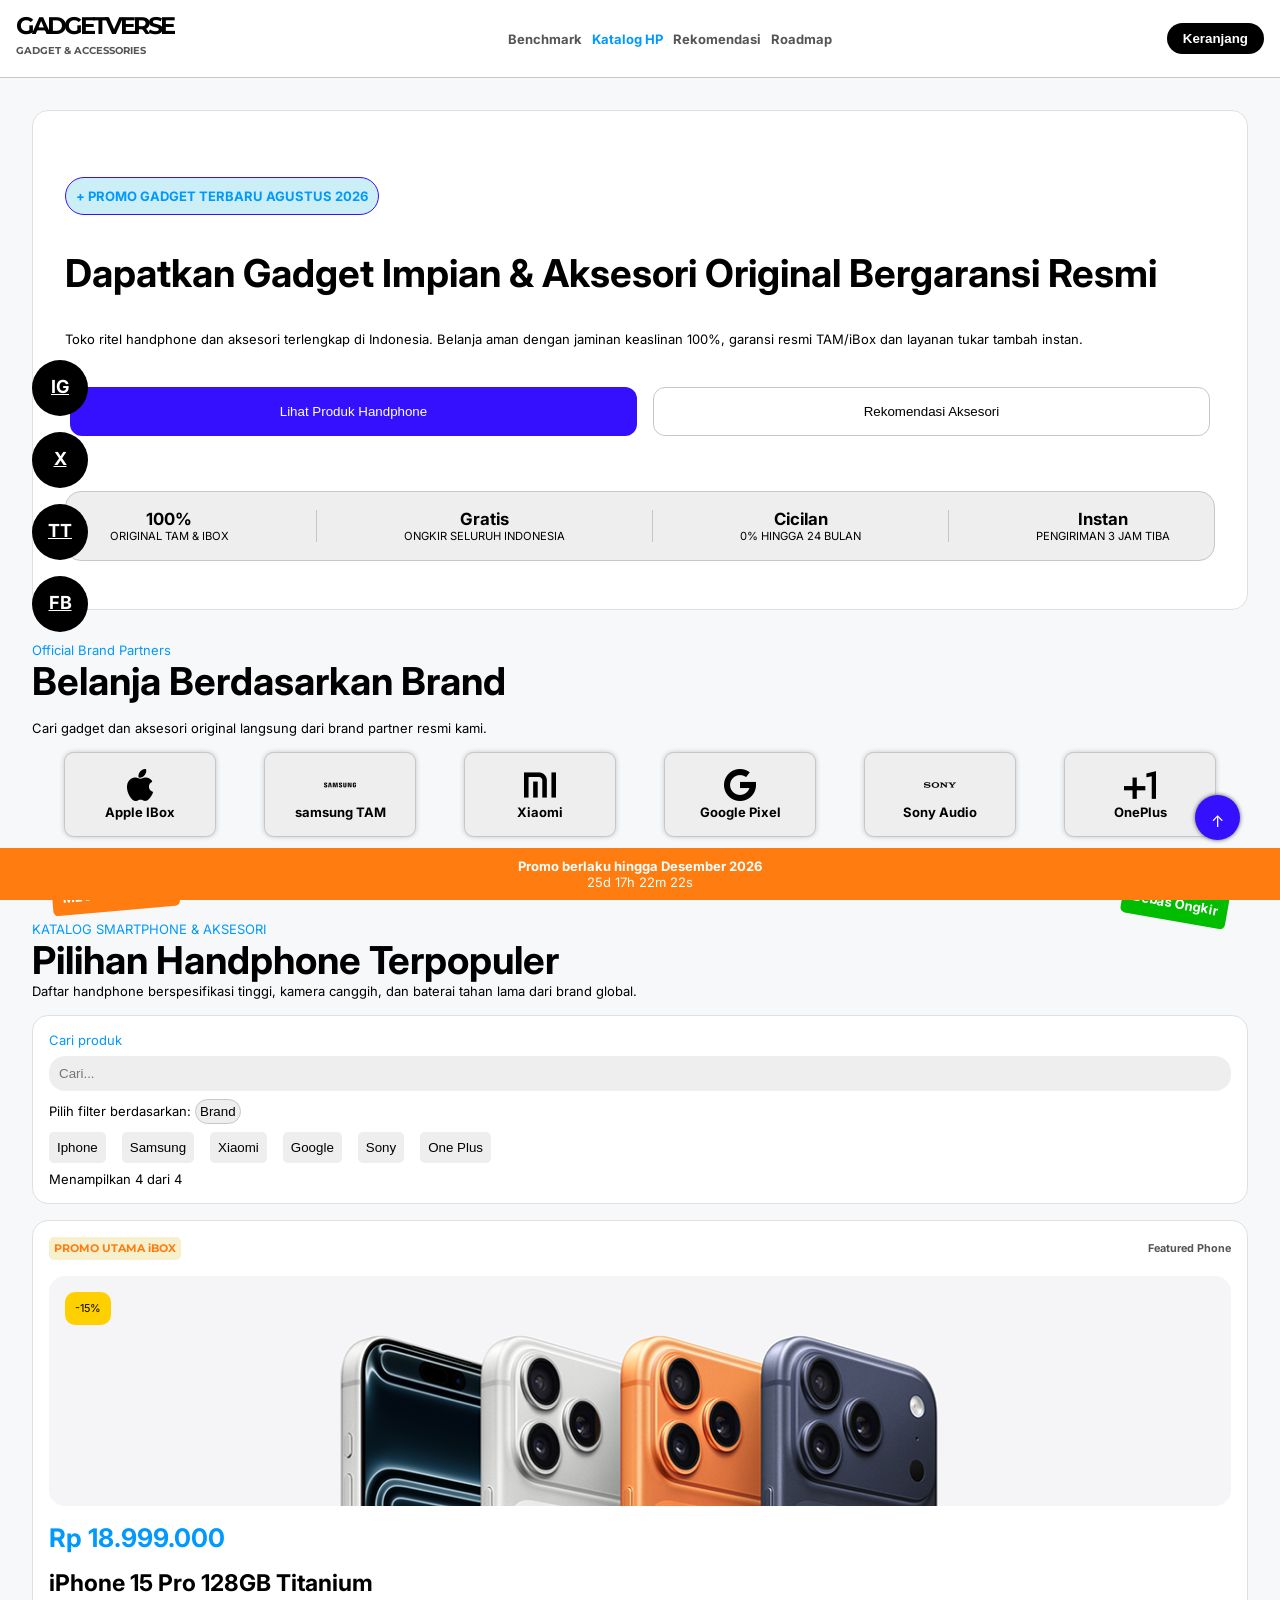
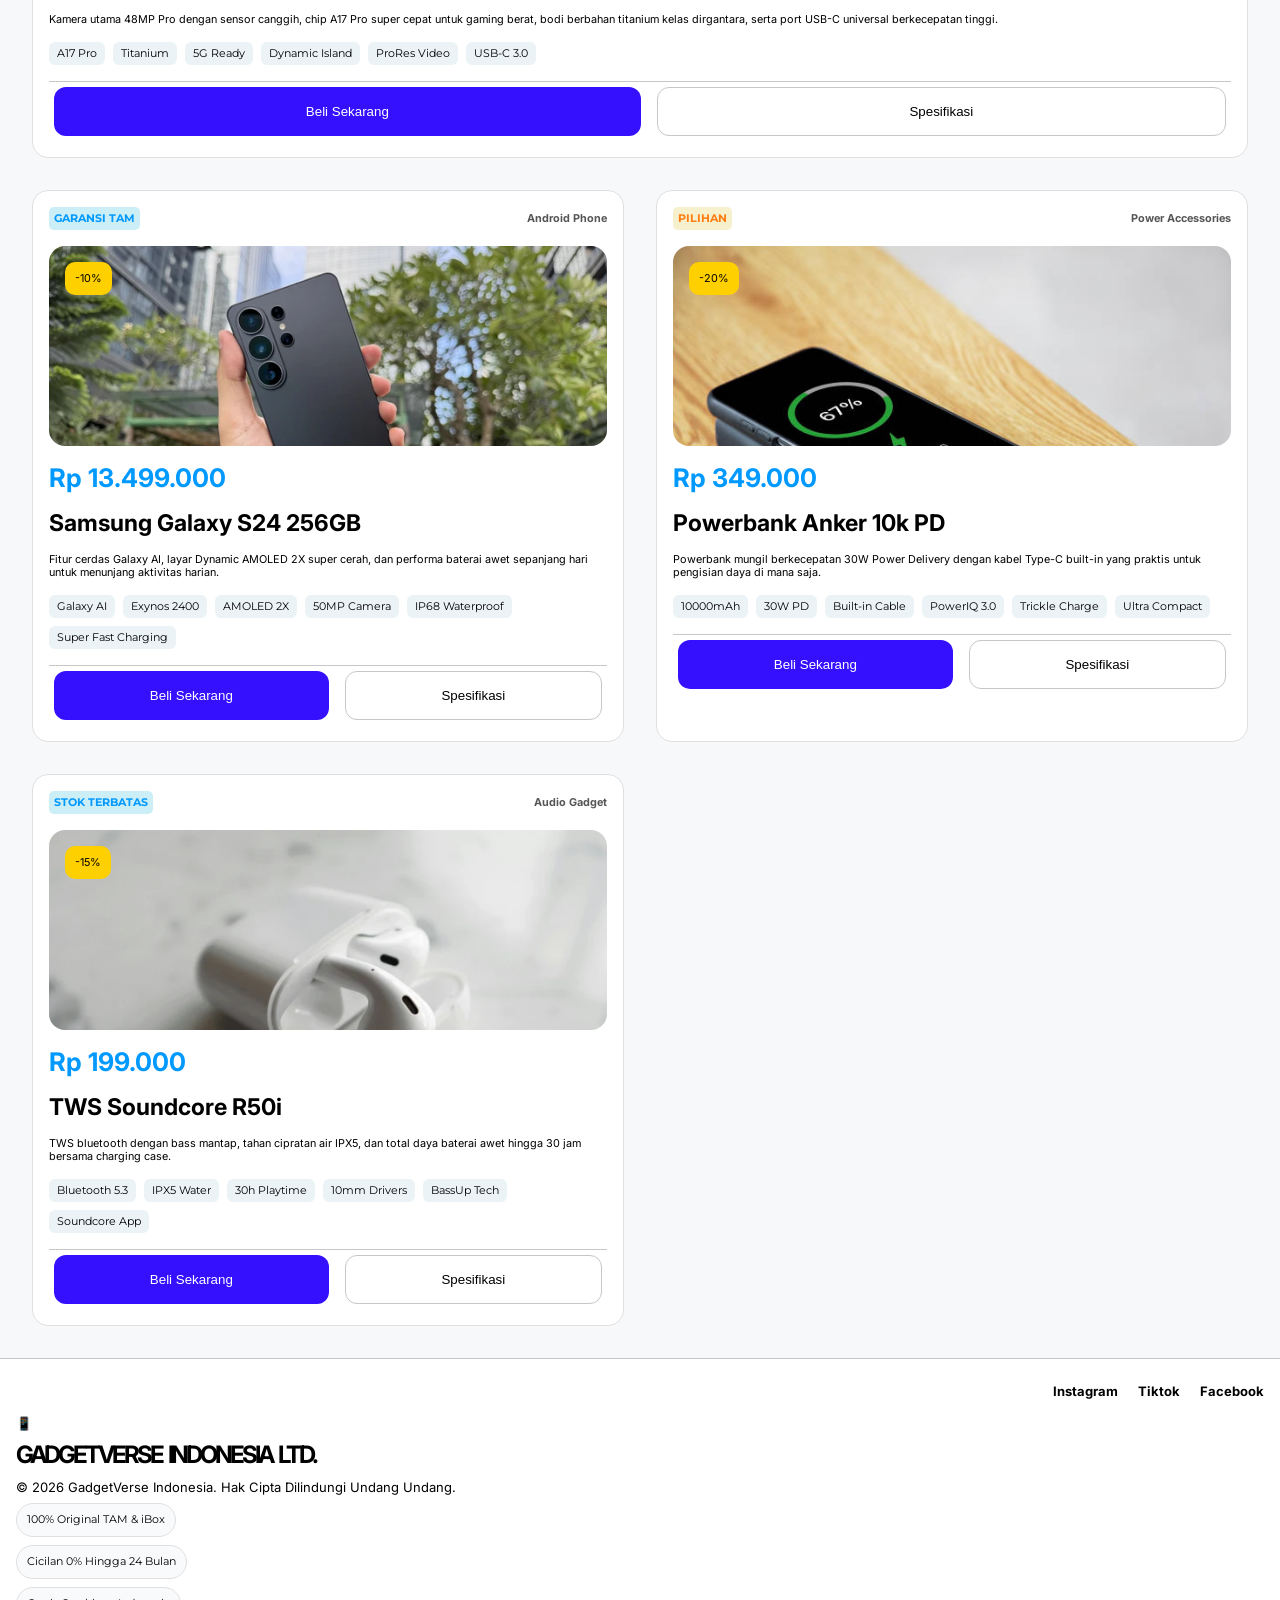
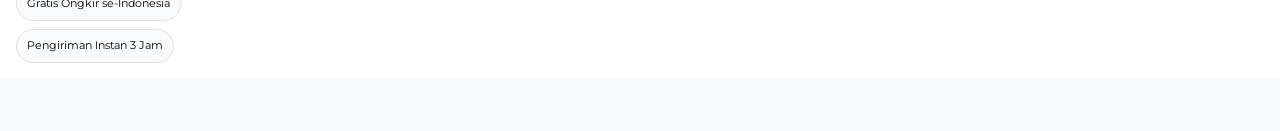
==== commit d09b2c91: "Merge branch 'bledung' of https://github.com/JeremyFranken45898/gadgetverse into miesuperlegend" ====
--- a/index.html
+++ b/index.html
@@ -117,7 +117,12 @@
         <div class="search">
           <label for="search-bar" class="blue">Cari produk</label>
           <div class="search-wrap">
-            <input type="text" placeholder="Cari..." id="search-bar" />
+            <input
+              type="text"
+              placeholder="Cari..."
+              class="search-bar"
+              id="search-bar"
+            />
             <button type="button" id="clear-button">Clear</button>
           </div>
           <section>
@@ -165,6 +170,7 @@
     <a href="#top" class="scroll-top">&uparrow;</a>
     <div class="bottom">
       <strong>Promo berlaku hingga Desember 2026</strong>
+      <div id="global-countdown">Loading...</div>
     </div>
     <div class="media">
       <a href="instagram.com">IG</a>
--- a/style.css
+++ b/style.css
@@ -130,7 +130,7 @@
   background-color: var(--gray-bg);
   display: flex;
 }
-#search-bar {
+.search-bar {
   border: none;
   background-color: #00000000;
   flex-grow: 1;
@@ -599,6 +599,25 @@
   z-index: 2;
 }
 
+/* Untuk benchmark.html */
+
+#benchmark {
+  display: flex;
+  gap: 1rem;
+  flex-direction: column;
+}
+#benchmark .card {
+  flex-grow: 1;
+}
+#line {
+  width: auto;
+  border-left: var(--gray-border);
+}
+#benchmark figure {
+  height: 300px;
+  background-color: var(--gray-bg);
+}
+
 /* TABLET VIEW */
 @media (min-width: 761px) {
   #header-container {
@@ -659,6 +678,9 @@
     width: auto;
     margin-block: 0;
   }
+  #benchmark {
+    flex-direction: row;
+  }
 }
 
 /* LAPTOP VIEW */
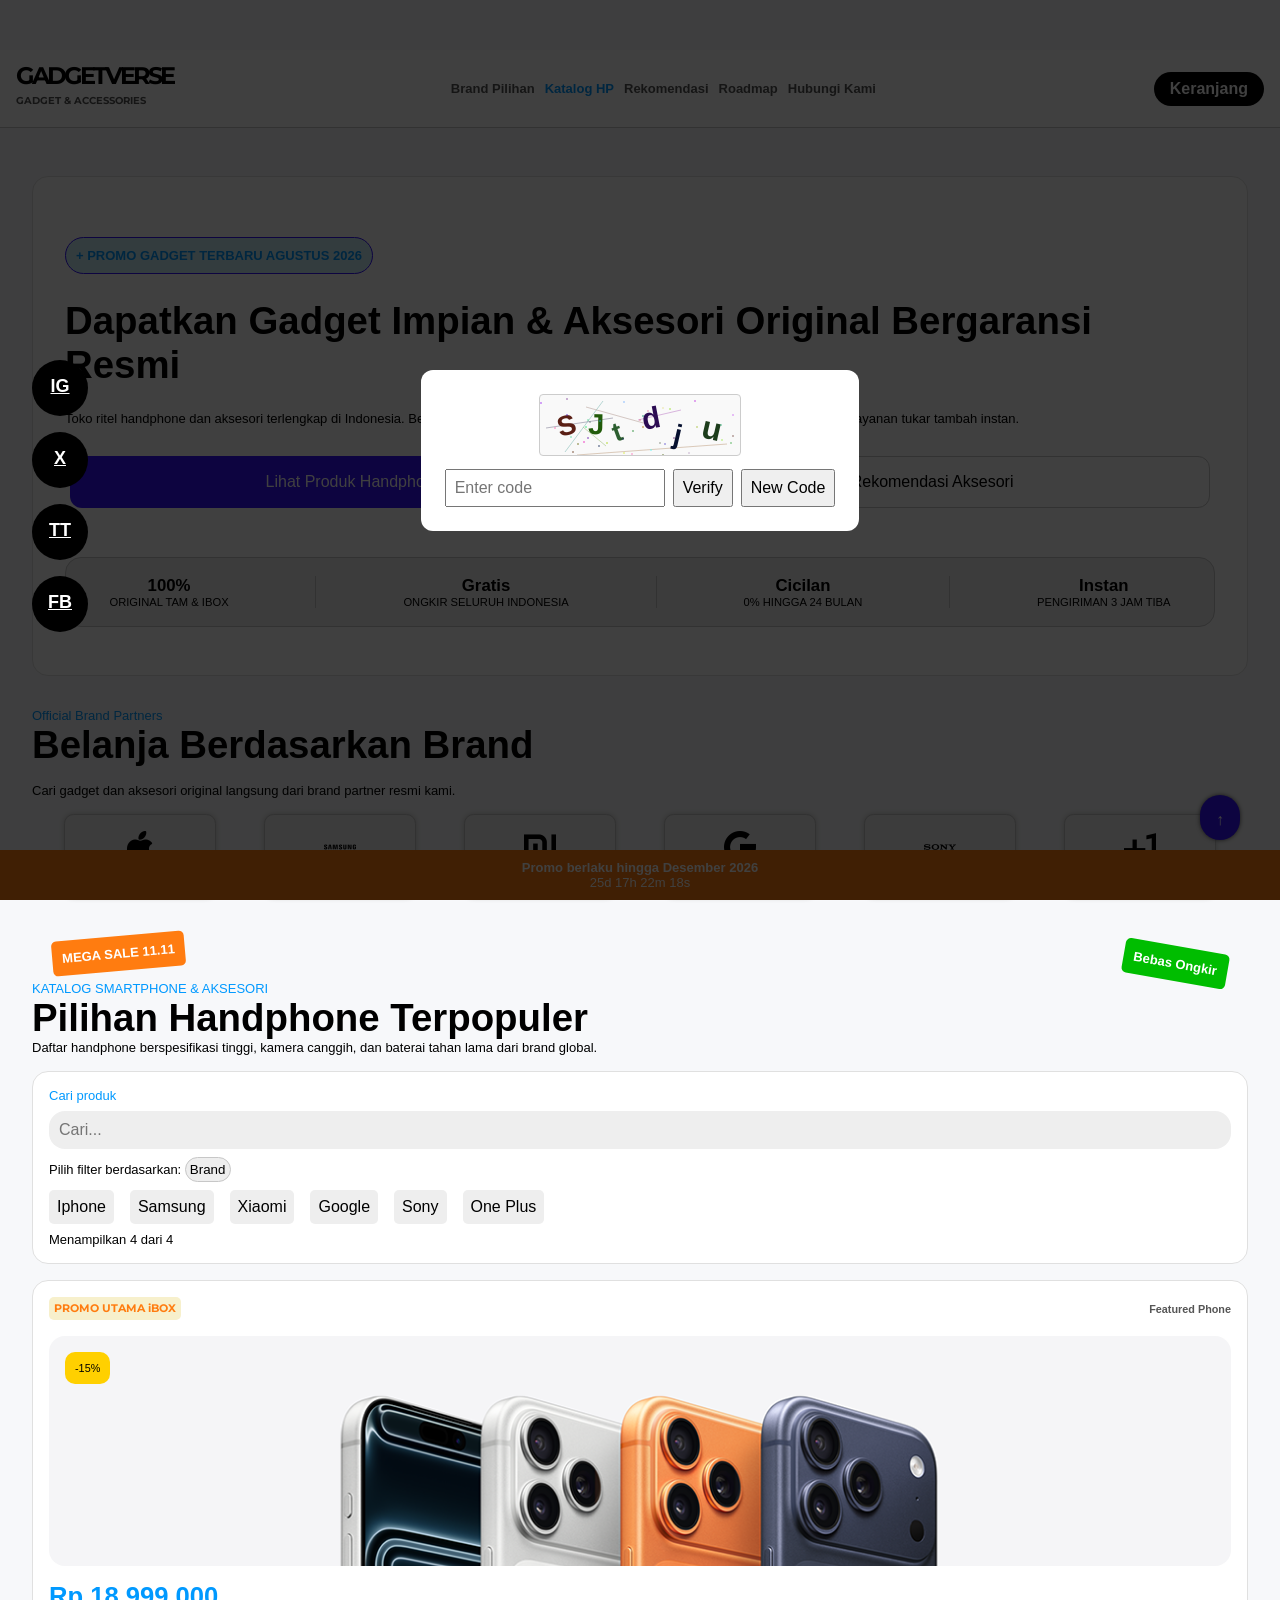
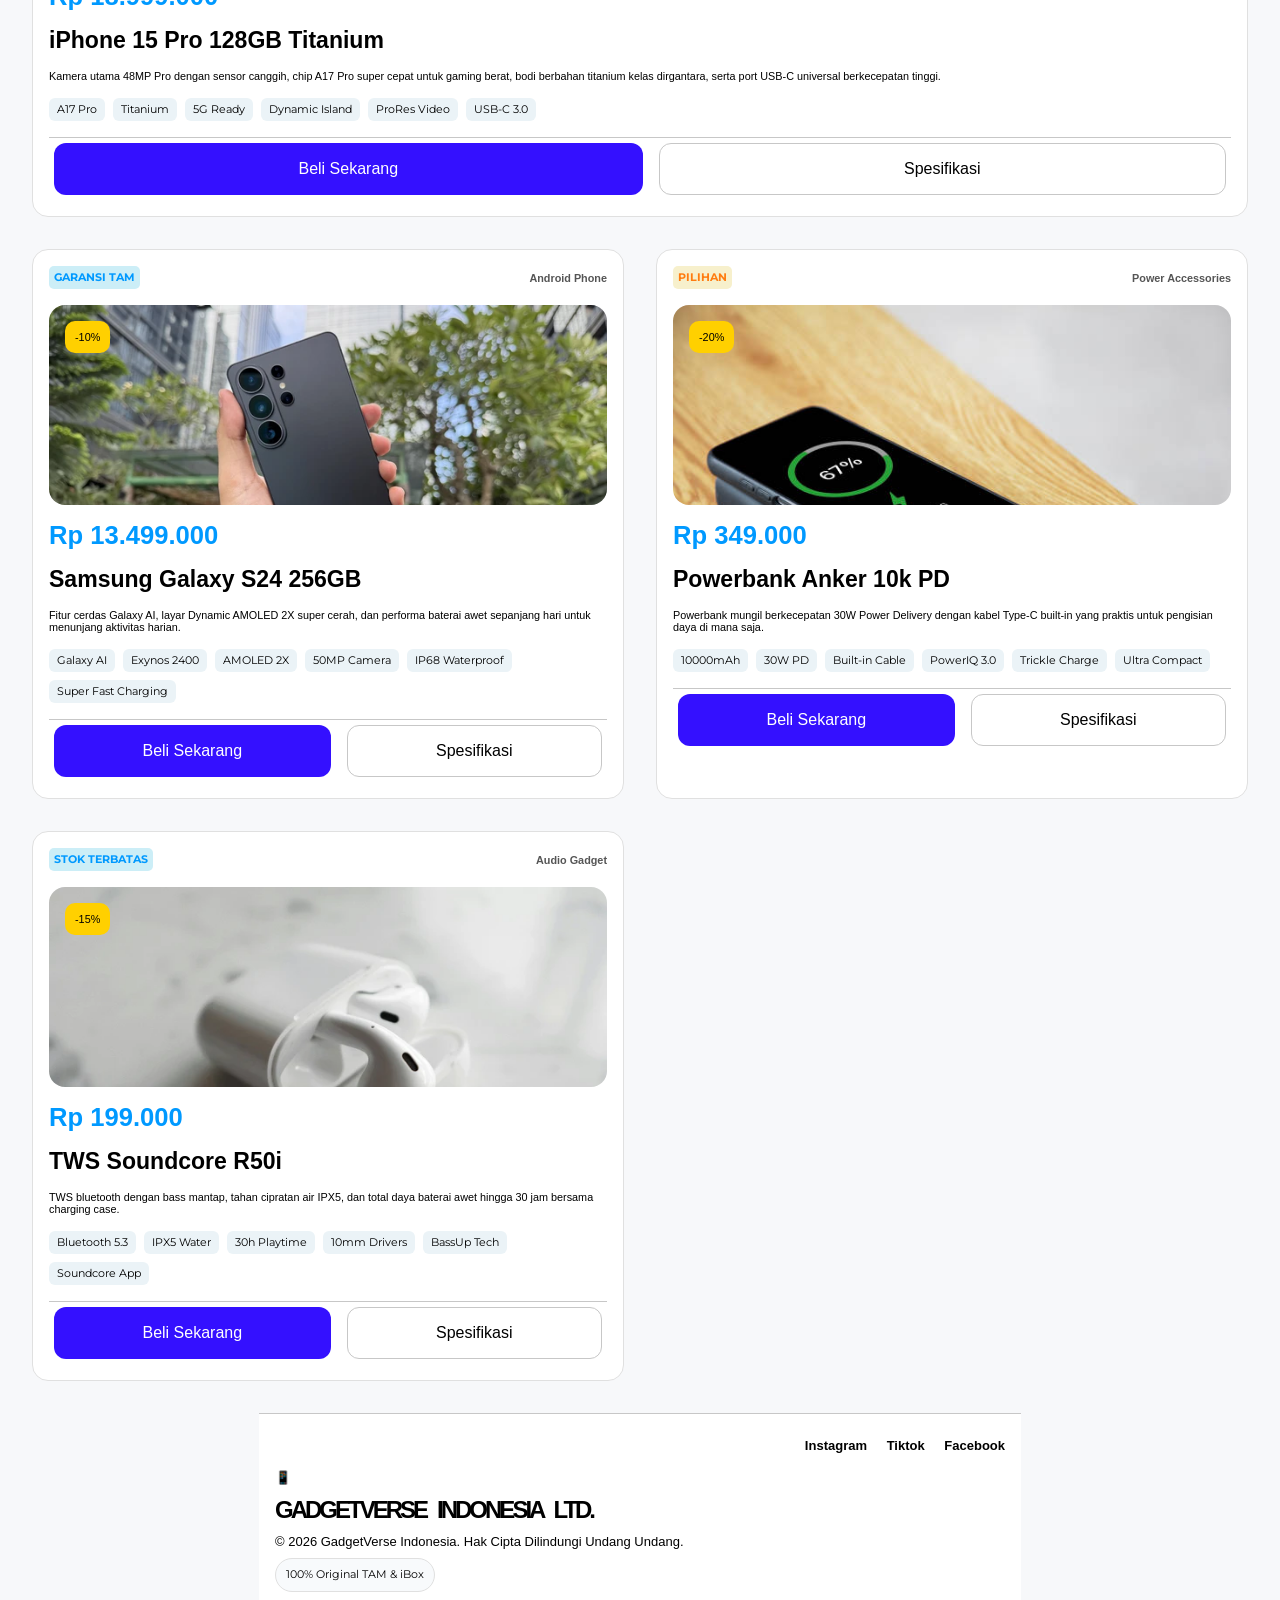
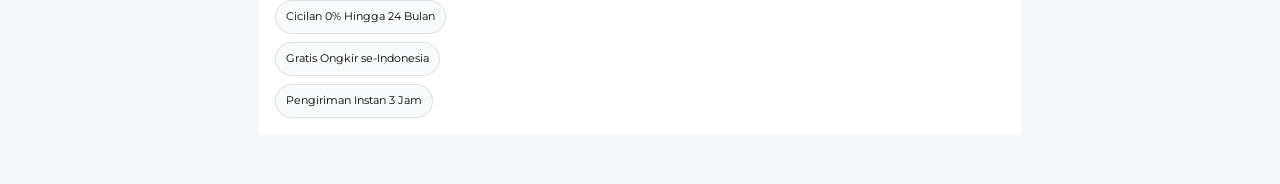
==== commit 1415e61e: "git push" ====
--- a/index.html
+++ b/index.html
@@ -1,13 +1,31 @@
 <!doctype html>
-<html lang="en">
+<html lang="en" class="html">
   <head>
     <meta charset="UTF-8" />
     <meta name="viewport" content="width=device-width, initial-scale=1.0" />
     <title>Document</title>
     <link rel="stylesheet" href="style.css" />
     <script src="script.js" defer></script>
+      <title>JS Canvas CAPTCHA</title>
+      <style>
+    body { font-family: sans-serif; display: flex; flex-direction: column; align-items: center; margin-top: 50px; }
+    canvas { border: 1px solid #ccc; border-radius: 4px; background: #f9f9f9; }
+    .controls { margin-top: 10px; display: flex; gap: 8px; }
+    input, button { padding: 8px; font-size: 16px; }
+      </style>
   </head>
   <body>
+    <div id="captchaOverlay">
+  <div class="captcha-box">
+    <canvas id="captchaCanvas" width="200" height="60"></canvas>
+    <div class="controls">
+      <input type="text" id="captchaInput" placeholder="Enter code">
+      <button onclick="validateCaptcha()">Verify</button>
+      <button onclick="generateCaptcha()">New Code</button>
+    </div>
+    <p id="message"></p>
+  </div>
+</div>
     <header>
       <div id="header-container">
         <span id="judulsection">
@@ -16,11 +34,11 @@
         </span>
         <nav>
           <a
-            href="benchmark.html"
+            href=""
             target="_blank"
             rel="noopener noreferrer"
             style="grid-area: a"
-            >Benchmark</a
+            >Brand Pilihan</a
           >
           <a
             href=""
@@ -43,6 +61,13 @@
             rel="noopener noreferrer"
             style="grid-area: d"
             >Roadmap</a
+          >
+          <a
+            href=""
+            target="_blank"
+            rel="noopener noreferrer"
+            style="grid-area: e"
+            >Hubungi Kami</a
           >
         </nav>
         <button id="bucket">Keranjang</button>
@@ -117,12 +142,7 @@
         <div class="search">
           <label for="search-bar" class="blue">Cari produk</label>
           <div class="search-wrap">
-            <input
-              type="text"
-              placeholder="Cari..."
-              class="search-bar"
-              id="search-bar"
-            />
+            <input type="text" placeholder="Cari..." id="search-bar" />
             <button type="button" id="clear-button">Clear</button>
           </div>
           <section>
@@ -178,18 +198,5 @@
       <a href="tiktok.com">TT</a>
       <a href="facebook.com">FB</a>
     </div>
-    <div class="overlay">
-      <div class="scroll-wrap">
-        <p
-          style="font-size: xx-large; font-weight: bolder; color: rgb(0, 0, 0)"
-        >
-          Barang di keranjang
-        </p>
-        <section class="belanja"></section>
-        <section>
-          <button id="checkoutBtn">Checkout Sekarang</button>
-        </section>
-      </div>
-    </div>
   </body>
 </html>
--- a/style.css
+++ b/style.css
@@ -18,9 +18,7 @@
   --orange-bg: #ff9a3b;
   --green-bg: #00bd00;
 }
-body::-webkit-scrollbar {
-  display: none;
-}
+
 .grayed,
 #judulsection,
 nav a {
@@ -116,7 +114,7 @@
   border-radius: 5px;
   padding: 8px;
 }
-.filter-btn.aktif {
+.aktif {
   background-color: var(--green-bg);
   color: white;
 }
@@ -130,7 +128,7 @@
   background-color: var(--gray-bg);
   display: flex;
 }
-.search-bar {
+#search-bar {
   border: none;
   background-color: #00000000;
   flex-grow: 1;
@@ -313,79 +311,7 @@
   margin: 2rem auto;
   padding: 0 2rem;
 }
-.belanja {
-  scrollbar-width: none;
-  overflow: scroll;
-  display: grid;
-  grid-template-columns: 1fr;
-  gap: 10px;
-  border: var(--gray-border);
-  border-radius: 1rem;
-  padding: 5px;
-  flex-grow: 1;
-}
-.belanja figure {
-  overflow: hidden;
-  border-radius: 1rem;
-}
-.belanja img {
-  width: 100%;
-}
-#checkoutBtn {
-  background-color: var(--green-bg);
-  border: none;
-  color: white;
-  padding: 8px;
-  font-weight: bold;
-  border-radius: 100rem;
-}
-.belanja-card {
-  border: var(--gray-border);
-  padding: 1rem;
-  border-radius: 1rem;
-  position: relative;
-}
-.belanja-cardBottom {
-  position: absolute;
-  right: 1rem;
-  bottom: 1rem;
-  display: flex;
-  gap: 10px;
-}
-.belanja-cardBtn {
-  background-color: var(--yellow-background);
-  border: none;
-  border-radius: 5px;
-  padding-inline: 5px;
-}
-.scroll-wrap {
-  position: fixed;
-  width: 80vw;
-  left: 10vw;
-  top: 30vh;
-  background-color: white;
-  padding: 1rem;
-  height: 60vh;
-  overflow: hidden;
-  border: var(--gray-border);
-  border-radius: 1rem;
-  display: flex;
-  gap: 5px;
-  flex-direction: column;
-}
-.belanja::-webkit-scrollbar {
-  display: none;
-}
-.overlay {
-  position: fixed;
-  inset: 0;
-  display: none;
-  z-index: 100000;
-}
-.overlay.aktif {
-  display: block;
-  background-color: #00000048;
-}
+
 .card {
   background-color: white;
   padding: 1rem;
@@ -419,7 +345,6 @@
   font-weight: bolder;
 }
 
-.nama,
 .tech-name {
   font-size: clamp(1.1rem, 1.8vw, 1.8rem);
   font-weight: bold;
@@ -475,12 +400,7 @@
   flex-grow: 1;
   padding: 1rem 0px;
 }
-.spek {
-  padding: 10px;
-  border-left: 5px solid var(--green-bg);
-  background-color: var(--gray-bg);
-  border-radius: 8px;
-}
+
 .spesifikasi-button {
   background-color: white;
   border: var(--gray-border);
@@ -599,25 +519,6 @@
   z-index: 2;
 }
 
-/* Untuk benchmark.html */
-
-#benchmark {
-  display: flex;
-  gap: 1rem;
-  flex-direction: column;
-}
-#benchmark .card {
-  flex-grow: 1;
-}
-#line {
-  width: auto;
-  border-left: var(--gray-border);
-}
-#benchmark figure {
-  height: 300px;
-  background-color: var(--gray-bg);
-}
-
 /* TABLET VIEW */
 @media (min-width: 761px) {
   #header-container {
@@ -631,9 +532,7 @@
     flex-direction: row;
     align-items: normal;
   }
-  .belanja {
-    grid-template-columns: repeat(2, 1fr);
-  }
+
   .main-article {
     grid-template-columns: repeat(2, 1fr);
   }
@@ -644,6 +543,7 @@
   }
 
   .footer-main {
+    width: 730px;
     grid-template-areas: "toplinks" "middle" "bottom";
   }
   .footer-middle {
@@ -662,9 +562,6 @@
   }
   #hero-text {
     height: 300px;
-  }
-  .scroll-wrap {
-    top: 20vh;
   }
   #hero-bottom {
     height: 70px;
@@ -678,9 +575,6 @@
     width: auto;
     margin-block: 0;
   }
-  #benchmark {
-    flex-direction: row;
-  }
 }
 
 /* LAPTOP VIEW */
@@ -692,9 +586,7 @@
     grid-template-columns: repeat(3, 1fr);
     gap: 2rem;
   }
-  .belanja {
-    grid-template-columns: repeat(4, 1fr);
-  }
+
   /* Setting card iphone tetap span 2 column */
   .iphone {
     grid-column: span 2;
@@ -732,8 +624,7 @@
 @media (hover: hover) {
   .card:hover,
   .hero:hover,
-  .search:hover,
-  .belanja-card:hover {
+  .search:hover {
     box-shadow: 0px 5px 5px #c7c7c7;
   }
   .beli-button:hover {
@@ -748,3 +639,19 @@
     cursor: pointer;
   }
 }
+#captchaOverlay {
+  position: fixed;
+  inset: 0;
+  z-index: 9999;
+  display: flex;
+  align-items: center;
+  justify-content: center;
+  background: rgba(0, 0, 0, 0.75);
+}
+
+.captcha-box {
+  padding: 24px;
+  border-radius: 12px;
+  background: white;
+  text-align: center;
+}
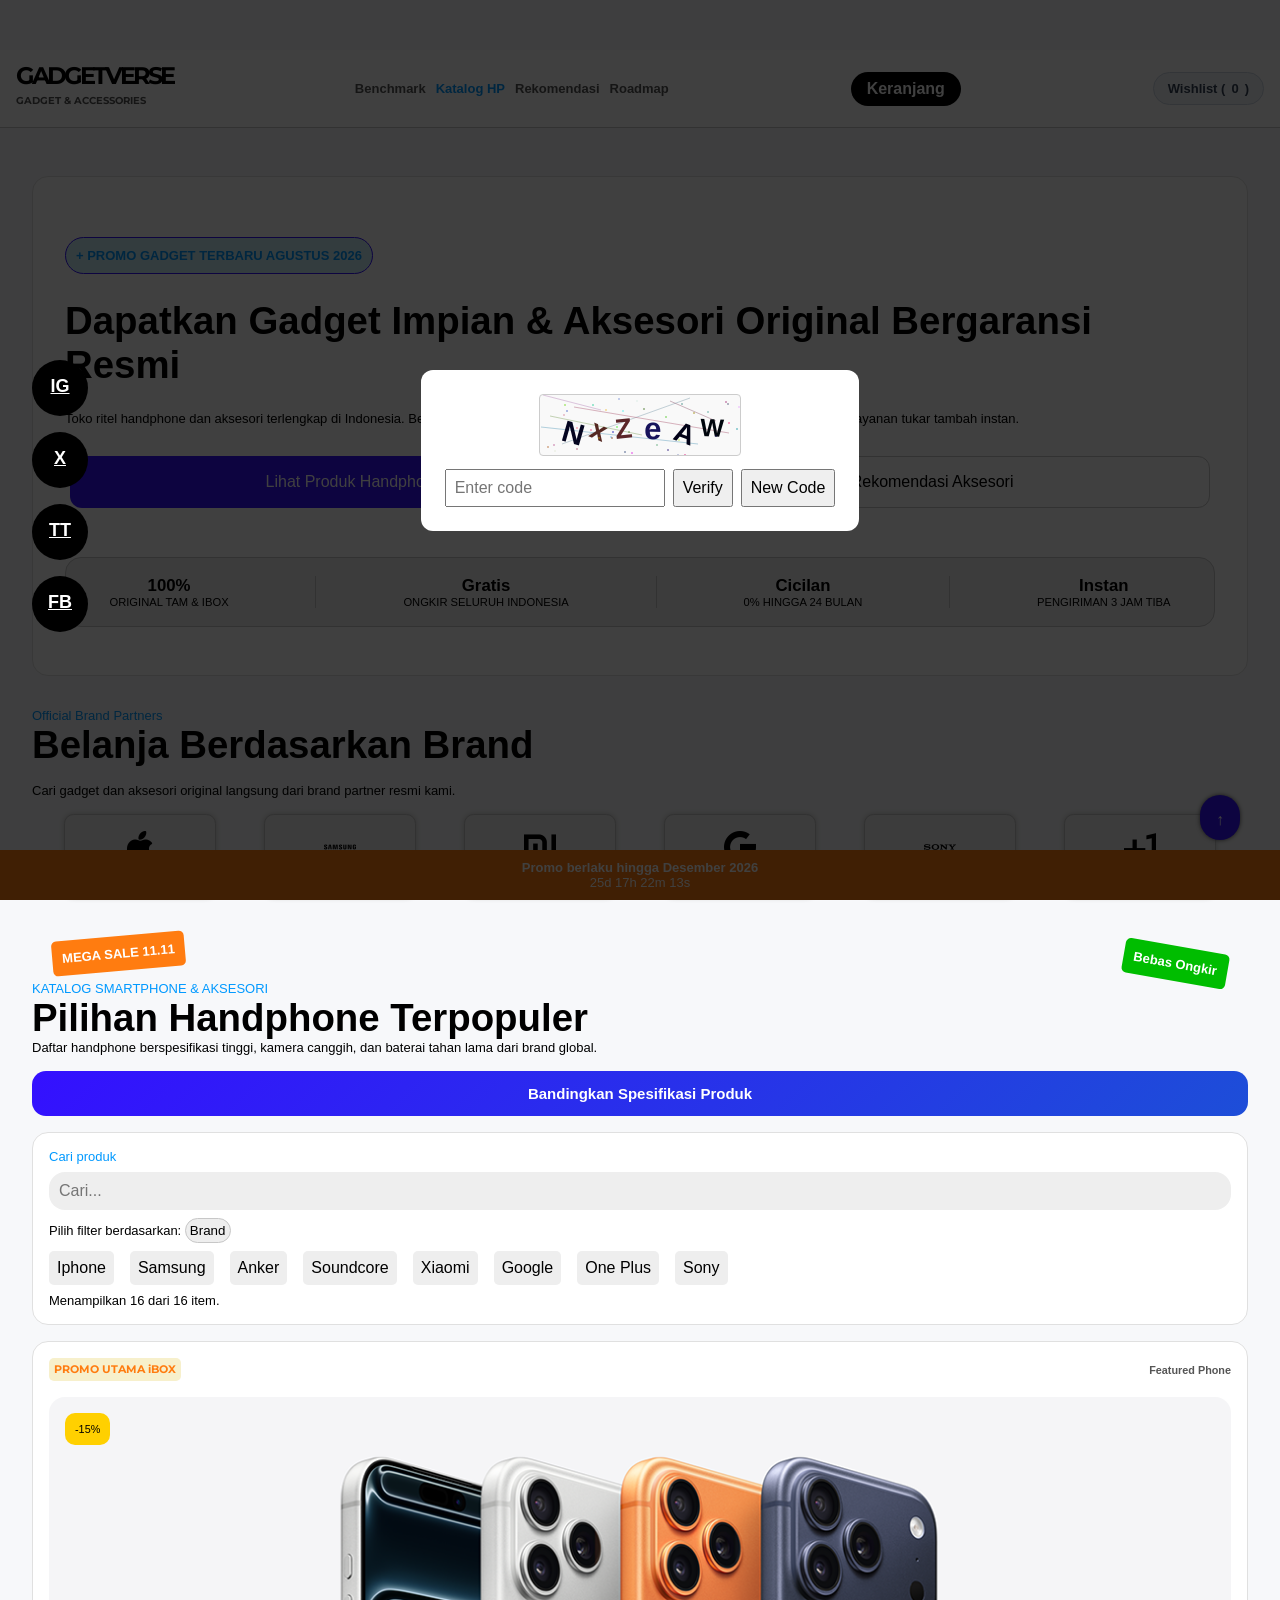
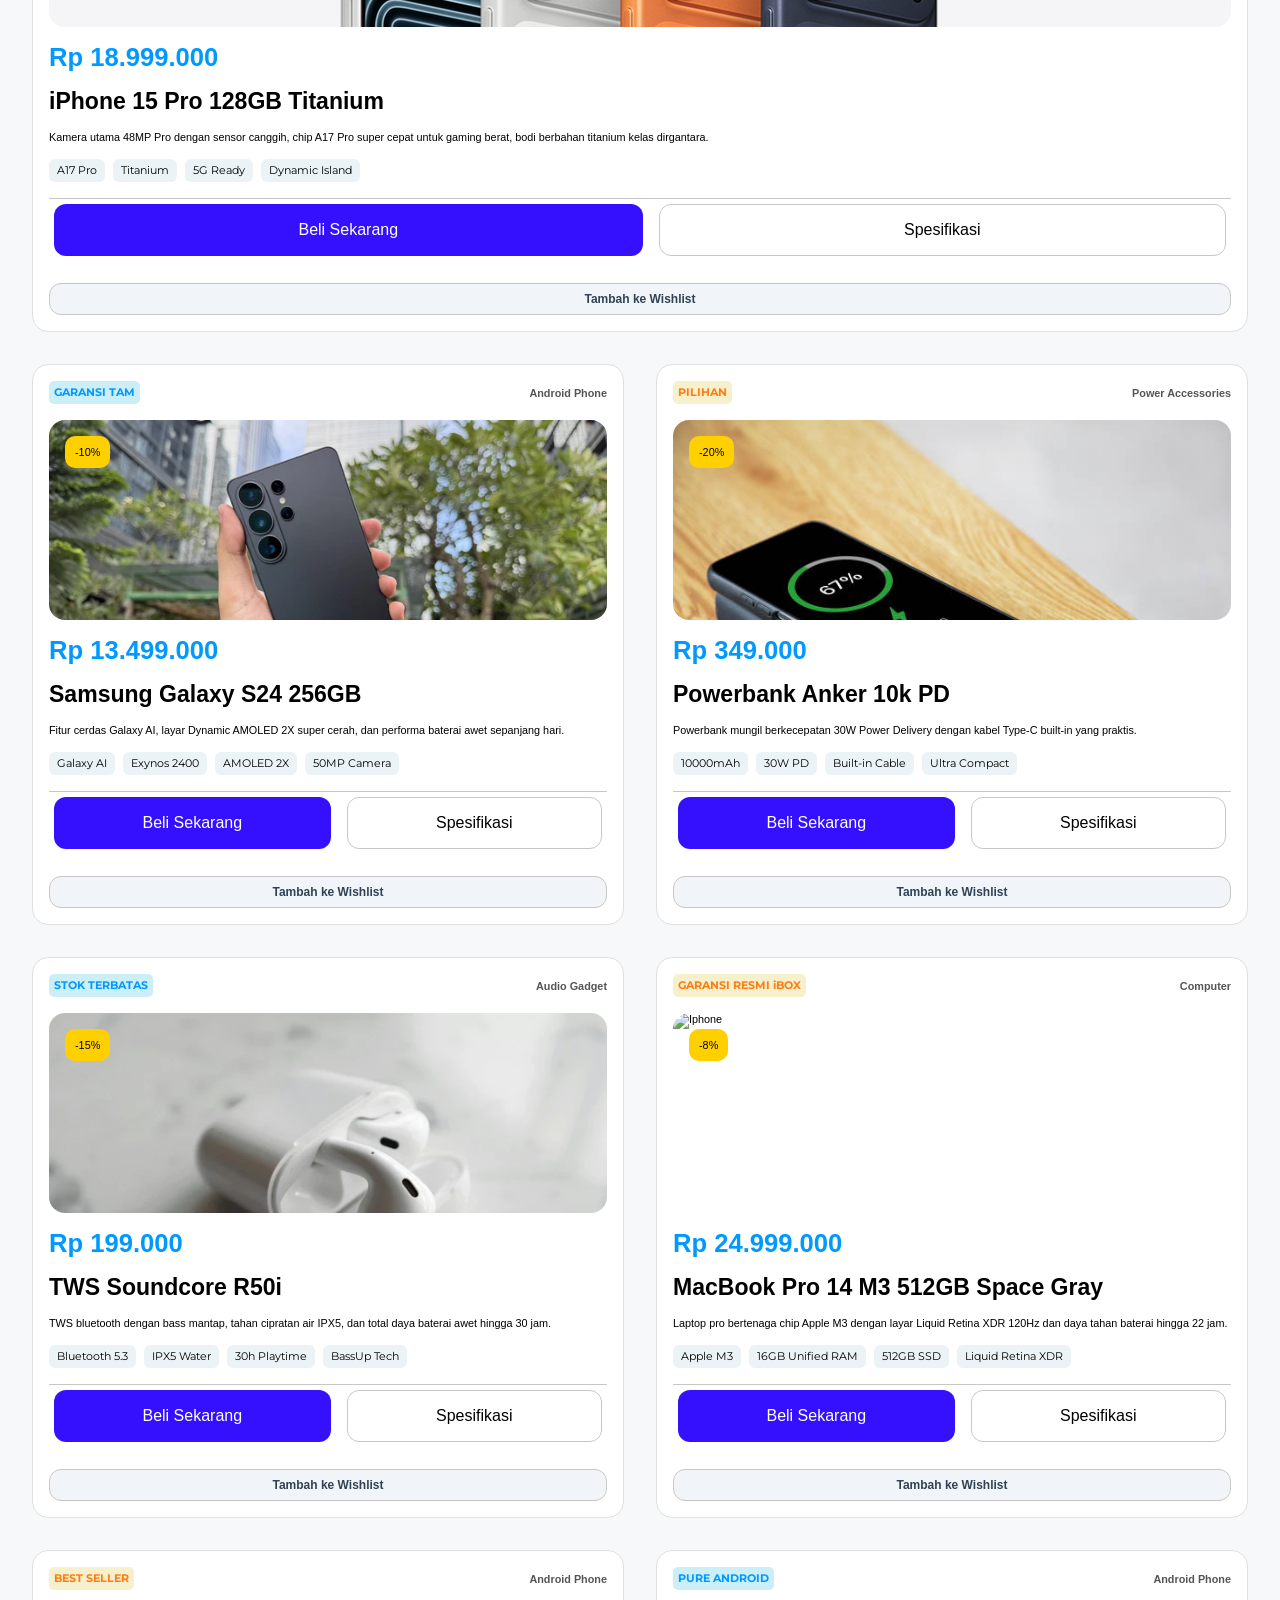
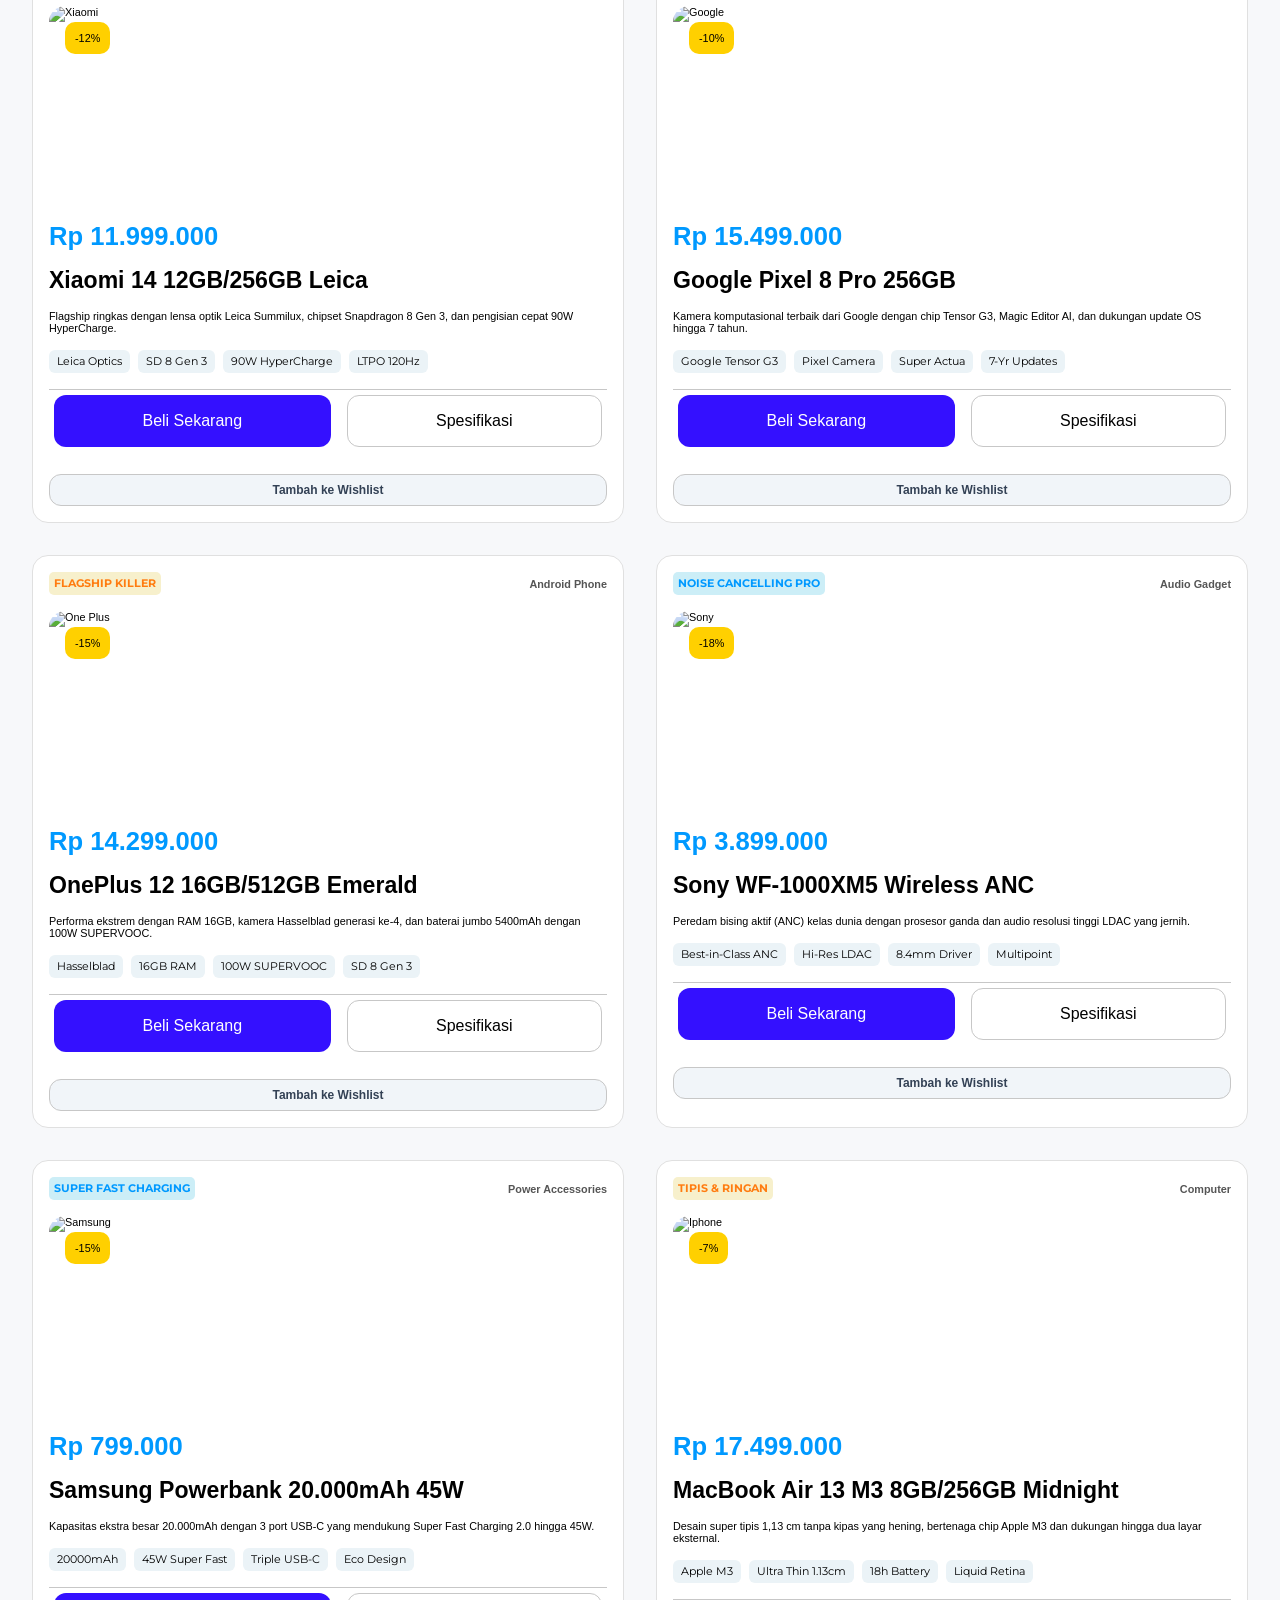
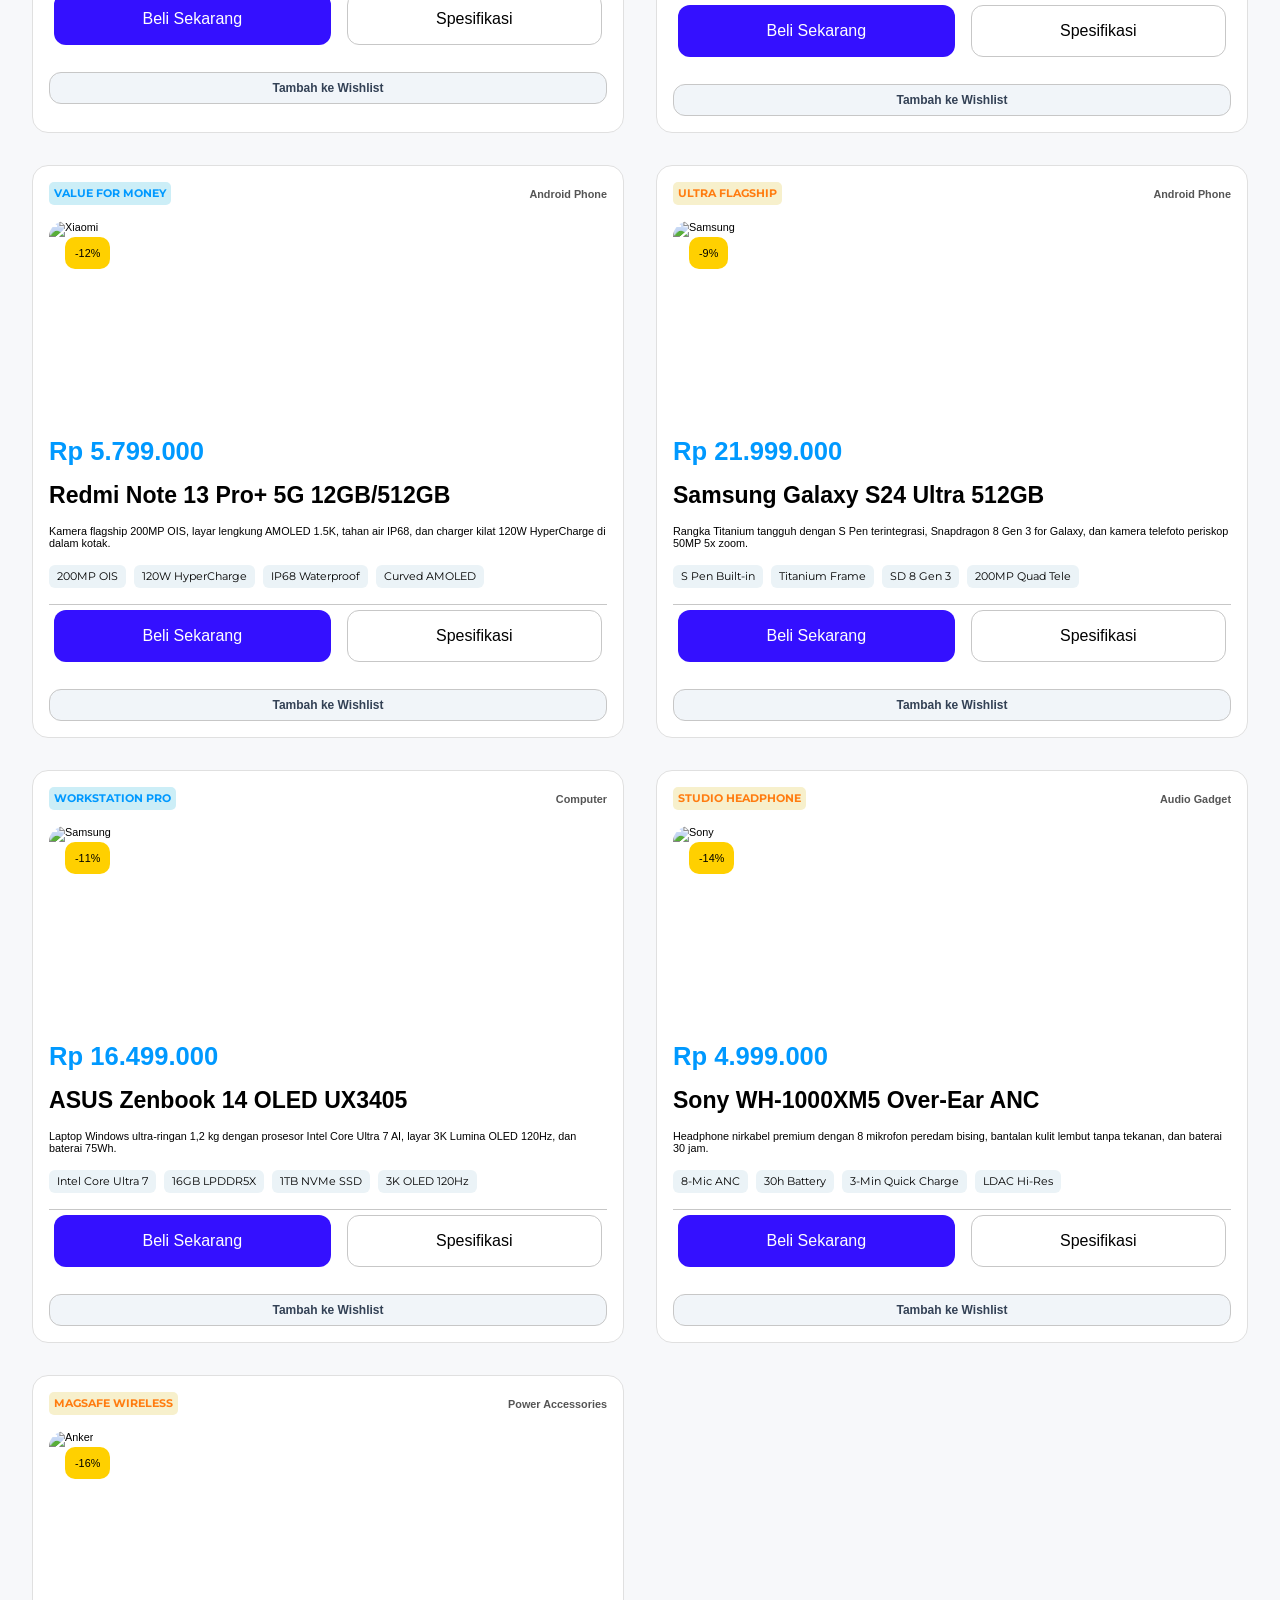
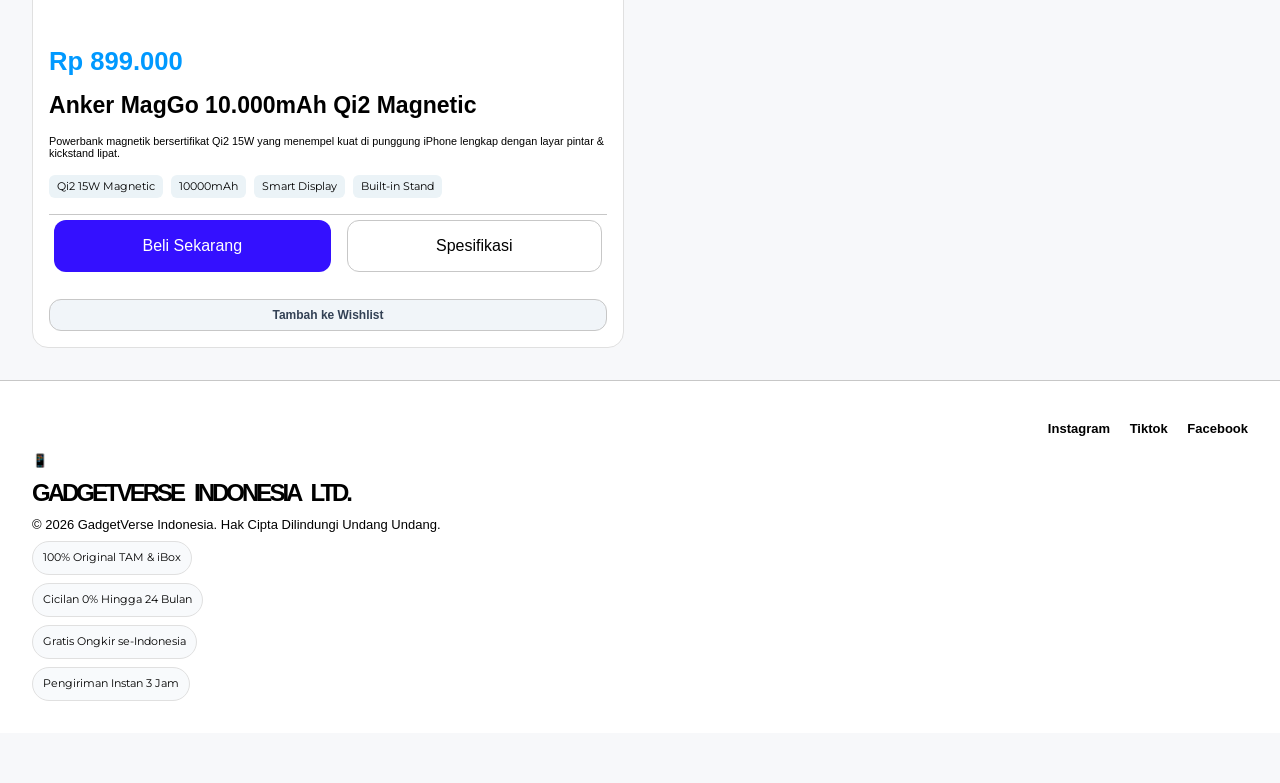
==== commit b9050e71: "hasil AKhir, jadiiiii" ====
--- a/index.html
+++ b/index.html
@@ -34,11 +34,11 @@
         </span>
         <nav>
           <a
-            href=""
+            href="benchmark.html"
             target="_blank"
             rel="noopener noreferrer"
             style="grid-area: a"
-            >Brand Pilihan</a
+            >Benchmark</a
           >
           <a
             href=""
@@ -61,13 +61,6 @@
             rel="noopener noreferrer"
             style="grid-area: d"
             >Roadmap</a
-          >
-          <a
-            href=""
-            target="_blank"
-            rel="noopener noreferrer"
-            style="grid-area: e"
-            >Hubungi Kami</a
           >
         </nav>
         <button id="bucket">Keranjang</button>
@@ -142,7 +135,12 @@
         <div class="search">
           <label for="search-bar" class="blue">Cari produk</label>
           <div class="search-wrap">
-            <input type="text" placeholder="Cari..." id="search-bar" />
+            <input
+              type="text"
+              placeholder="Cari..."
+              class="search-bar"
+              id="search-bar"
+            />
             <button type="button" id="clear-button">Clear</button>
           </div>
           <section>
@@ -198,5 +196,18 @@
       <a href="tiktok.com">TT</a>
       <a href="facebook.com">FB</a>
     </div>
+    <div class="overlay">
+      <div class="scroll-wrap">
+        <p
+          style="font-size: xx-large; font-weight: bolder; color: rgb(0, 0, 0)"
+        >
+          Barang di keranjang
+        </p>
+        <section class="belanja"></section>
+        <section>
+          <button id="checkoutBtn">Checkout Sekarang</button>
+        </section>
+      </div>
+    </div>
   </body>
 </html>
--- a/style.css
+++ b/style.css
@@ -19,6 +19,10 @@
   --green-bg: #00bd00;
 }
 
+body::-webkit-scrollbar {
+  display: none;
+}
+
 .grayed,
 #judulsection,
 nav a {
@@ -29,6 +33,10 @@
   background-color: #f7f8fa;
   font-family: "Inter", sans-serif;
   font-size: small;
+  margin: 0;
+  padding: 0;
+  width: 100%;
+  overflow-x: hidden;
 }
 
 header {
@@ -98,6 +106,7 @@
   height: 45px;
   cursor: pointer;
 }
+
 .search {
   background-color: white;
   padding: 1rem;
@@ -108,32 +117,44 @@
   flex-direction: column;
   margin-block: 1rem;
 }
+
 .filter-btn {
   background-color: var(--gray-bg);
   border: none;
   border-radius: 5px;
   padding: 8px;
 }
-.aktif {
+
+.filter-btn.aktif {
   background-color: var(--green-bg);
   color: white;
 }
+
 #search-tipe-container {
   display: flex;
   gap: 1rem;
   flex-wrap: wrap;
 }
+
 .search-wrap {
   border-radius: 1rem;
   background-color: var(--gray-bg);
   display: flex;
-}
-#search-bar {
   border: none;
-  background-color: #00000000;
+}
+
+.search-wrap.focused {
+  border: var(--gray-border);
+}
+
+.search-bar {
+  border: none;
+  background-color: transparent;
   flex-grow: 1;
   padding: 10px;
-}
+  outline: none;
+}
+
 #clear-button {
   padding: 10px;
   border: none;
@@ -142,6 +163,11 @@
   display: none;
   color: white;
 }
+
+#clear-button.visible {
+  display: inline;
+}
+
 nav a {
   text-decoration: none;
   font-weight: bold;
@@ -304,12 +330,102 @@
   padding: 0;
 }
 
-/* Perbaikan responsive width ke padding */
 main {
   width: 100%;
   max-width: 1500px;
   margin: 2rem auto;
   padding: 0 2rem;
+}
+
+.belanja {
+  scrollbar-width: none;
+  overflow: scroll;
+  display: grid;
+  grid-template-columns: 1fr;
+  gap: 10px;
+  border: var(--gray-border);
+  border-radius: 1rem;
+  padding: 5px;
+  flex-grow: 1;
+}
+
+.belanja figure {
+  overflow: hidden;
+  border-radius: 1rem;
+}
+
+.belanja img {
+  width: 100%;
+}
+
+#checkoutBtn {
+  background-color: var(--green-bg);
+  border: none;
+  color: white;
+  padding: 8px;
+  font-weight: bold;
+  border-radius: 100rem;
+}
+
+.belanja-card {
+  border: var(--gray-border);
+  padding: 1rem;
+  border-radius: 1rem;
+  position: relative;
+  font-weight: bold;
+}
+
+.belanja-cardName {
+  font-size: clamp(12px, 1.2rem, 1.6rem);
+}
+.belanja-cardHarga {
+  font-size: clamp(10px, 1.1rem, 1.5rem);
+}
+.belanja .belanja-cardBottom {
+  position: absolute;
+  right: 1rem;
+  bottom: 1rem;
+  display: flex;
+  gap: 10px;
+}
+
+.belanja-cardBtn {
+  background-color: var(--yellow-background);
+  border: none;
+  border-radius: 5px;
+  padding-inline: 5px;
+}
+
+.scroll-wrap {
+  position: fixed;
+  width: 80vw;
+  left: 10vw;
+  top: 30vh;
+  background-color: white;
+  padding: 1rem;
+  height: 60vh;
+  overflow: hidden;
+  border: var(--gray-border);
+  border-radius: 1rem;
+  display: flex;
+  gap: 5px;
+  flex-direction: column;
+}
+
+.belanja::-webkit-scrollbar {
+  display: none;
+}
+
+.overlay {
+  position: fixed;
+  inset: 0;
+  display: none;
+  z-index: 100000;
+}
+
+.overlay.aktif {
+  display: block;
+  background-color: #00000048;
 }
 
 .card {
@@ -345,6 +461,7 @@
   font-weight: bolder;
 }
 
+.nama,
 .tech-name {
   font-size: clamp(1.1rem, 1.8vw, 1.8rem);
   font-weight: bold;
@@ -401,6 +518,13 @@
   padding: 1rem 0px;
 }
 
+.spek {
+  padding: 10px;
+  border-left: 5px solid var(--green-bg);
+  background-color: var(--gray-bg);
+  border-radius: 8px;
+}
+
 .spesifikasi-button {
   background-color: white;
   border: var(--gray-border);
@@ -409,12 +533,12 @@
   flex-grow: 1;
   padding: 1rem 0px;
 }
-
 footer {
   background-color: white;
   border-top: var(--gray-border);
-  padding: 1rem;
+  padding: 2rem;
   line-height: 2rem;
+  width: 100%;
 }
 
 .footer-main {
@@ -423,9 +547,9 @@
   grid-template-areas: "middle" "bottom" "toplinks";
   grid-template-columns: auto;
   grid-template-rows: repeat(3, auto);
-  width: auto;
-}
-
+  width: 100%;
+  max-width: 1500px;
+}
 .footer-middle,
 .top-links {
   text-align: center;
@@ -472,6 +596,7 @@
   top: 40%;
   left: 2rem;
 }
+
 .media a {
   background-color: #000000;
   border-radius: 100rem;
@@ -482,9 +607,11 @@
   text-align: center;
   font-weight: bolder;
 }
+
 .card img {
   width: 100%;
 }
+
 .brand {
   display: flex;
   width: 100%;
@@ -493,6 +620,7 @@
   margin: 1rem 0 3rem 0;
   padding-inline: 2rem;
 }
+
 #filter-option {
   appearance: none;
   outline: none;
@@ -501,6 +629,7 @@
   padding: 4px;
   background-color: var(--gray-bg);
 }
+
 .brand-card {
   flex: 1 1 130px;
   padding: 1rem;
@@ -519,8 +648,612 @@
   z-index: 2;
 }
 
+/* ========================================================
+   CSS PINDAHAN DARI JS (WISHLIST, COMPARE & PRODUCT MODAL)
+   ======================================================== */
+
+#wishlist-nav-btn {
+  background: #f1f5f9;
+  border: 1.5px solid #cbd5e1;
+  padding: 8px 14px;
+  border-radius: 100px;
+  cursor: pointer;
+  color: #334155;
+  font-weight: bold;
+  font-size: 13px;
+  display: inline-flex;
+  align-items: center;
+  gap: 6px;
+  margin-left: 10px;
+  vertical-align: middle;
+}
+
+.gv-wish-btn {
+  width: 100%;
+  margin-top: 6px;
+  padding: 8px 12px;
+  background: #f1f5f9;
+  color: #334155;
+  border: 1.5px solid #c7c7c7;
+  border-radius: 12px;
+  font-size: 12px;
+  font-weight: 600;
+  cursor: pointer;
+}
+
+.gv-wish-btn.saved {
+  background: #e0f2fe;
+  color: #0369a1;
+  border-color: #bae6fd;
+}
+
+.gv-modal-backdrop {
+  position: fixed;
+  top: 0;
+  left: 0;
+  width: 100%;
+  height: 100%;
+  background: rgba(15, 23, 42, 0.7);
+  backdrop-filter: blur(5px);
+  display: none;
+  justify-content: center;
+  align-items: center;
+  z-index: 10000;
+  padding: 20px;
+  box-sizing: border-box;
+}
+
+.gv-modal-backdrop.open {
+  display: flex;
+}
+
+.gv-modal-box {
+  background: #fff;
+  width: 100%;
+  border-radius: 16px;
+  padding: 24px;
+  box-shadow: 0 25px 50px -12px rgba(0, 0, 0, 0.25);
+  position: relative;
+  font-family: inherit;
+  max-height: 90vh;
+  overflow-y: auto;
+}
+
+.gv-modal-box--sm {
+  max-width: 480px;
+  max-height: 85vh;
+}
+
+.gv-modal-box--md {
+  max-width: 780px;
+  border-radius: 18px;
+  padding: 28px;
+  max-height: 92vh;
+}
+
+.gv-modal-box--lg {
+  max-width: 950px;
+  border-radius: 18px;
+  padding: 28px;
+}
+
+.gv-modal-close {
+  position: absolute;
+  top: 14px;
+  right: 16px;
+  background: #f1f5f9;
+  border: none;
+  width: 34px;
+  height: 34px;
+  border-radius: 50%;
+  font-size: 19px;
+  font-weight: bold;
+  cursor: pointer;
+  color: #475569;
+  display: flex;
+  align-items: center;
+  justify-content: center;
+  z-index: 10;
+}
+
+.gv-modal-title {
+  margin: 0 0 16px;
+  font-size: 19px;
+  color: #0f172a;
+  font-weight: 800;
+}
+
+/* Wishlist Modal Items */
+.wishlist-empty-msg {
+  color: #64748b;
+  font-size: 13px;
+  text-align: center;
+  padding: 20px 0;
+}
+
+.wishlist-item-row {
+  display: flex;
+  align-items: center;
+  justify-content: space-between;
+  gap: 12px;
+  padding: 10px 0;
+  border-bottom: 1px solid #e2e8f0;
+}
+
+.wishlist-item-info {
+  display: flex;
+  align-items: center;
+  gap: 12px;
+}
+
+.wishlist-item-img {
+  width: 52px;
+  height: 52px;
+  object-fit: contain;
+  border-radius: 8px;
+  border: 1px solid #e2e8f0;
+  background: #f8fafc;
+}
+
+.wishlist-item-name {
+  font-size: 13px;
+  font-weight: 700;
+  color: #0f172a;
+}
+
+.wishlist-item-price {
+  font-size: 12px;
+  color: #0099ff;
+  font-weight: 600;
+}
+
+.remove-wish-item {
+  background: #fee2e2;
+  color: #dc2626;
+  border: none;
+  padding: 6px 10px;
+  border-radius: 6px;
+  font-size: 11px;
+  font-weight: 700;
+  cursor: pointer;
+}
+
+/* Compare Button & Modal */
+#compare-nav-btn {
+  display: block;
+  width: 100%;
+  max-width: 100%;
+  margin: 16px 0;
+  background: linear-gradient(135deg, #3410ff, #1d4ed8);
+  border: none;
+  padding: 14px 20px;
+  border-radius: 14px;
+  cursor: pointer;
+  color: #fff;
+  font-weight: bold;
+  font-size: 15px;
+  text-align: center;
+}
+
+.compare-controls {
+  display: flex;
+  gap: 16px;
+  margin-bottom: 20px;
+  flex-wrap: wrap;
+}
+
+.compare-control-group {
+  flex: 1;
+  min-width: 200px;
+}
+
+.compare-label {
+  font-size: 12px;
+  font-weight: 700;
+  color: #555;
+  display: block;
+  margin-bottom: 6px;
+}
+
+.compare-select {
+  width: 100%;
+  padding: 12px;
+  border-radius: 10px;
+  border: 1.5px solid #cbd5e1;
+  font-weight: 600;
+  font-size: 14px;
+}
+
+.compare-empty {
+  text-align: center;
+  padding: 20px;
+  color: #64748b;
+}
+
+.compare-single-grid {
+  display: grid;
+  grid-template-columns: 1fr;
+  gap: 16px;
+}
+
+.compare-single-card {
+  background: #f8fafc;
+  padding: 20px;
+  border-radius: 14px;
+  border: 1.5px solid #cbd5e1;
+  text-align: center;
+}
+
+.compare-single-img-wrap {
+  width: 100%;
+  height: 260px;
+  background: #fff;
+  border-radius: 10px;
+  border: 1px solid #e2e8f0;
+  display: flex;
+  align-items: center;
+  justify-content: center;
+  margin-bottom: 12px;
+  padding: 10px;
+}
+
+.compare-single-img-wrap img,
+.compare-col-img-wrap img {
+  width: 100%;
+  height: 100%;
+  object-fit: contain;
+}
+
+.compare-single-title {
+  font-size: 16px;
+  color: #0f172a;
+  margin: 0 0 6px;
+}
+
+.compare-single-price {
+  font-size: 14px;
+  color: #0099ff;
+  font-weight: 700;
+  margin: 0 0 10px;
+}
+
+.compare-single-bestfor {
+  font-size: 13px;
+  color: #334155;
+  background: #eff6ff;
+  padding: 10px;
+  border-radius: 8px;
+  margin-bottom: 14px;
+  line-height: 1.5;
+}
+
+.compare-warning {
+  text-align: center;
+  padding: 15px;
+  background: #fef9c3;
+  border-radius: 10px;
+  border: 1px solid #fde047;
+}
+
+.compare-warning p {
+  font-size: 13px;
+  color: #854d0e;
+  font-weight: 600;
+  margin: 0;
+}
+
+.compare-scroll-wrap {
+  overflow-x: auto;
+}
+
+.compare-header-grid {
+  display: grid;
+  grid-template-columns: 30% 35% 35%;
+  gap: 12px;
+  background: #f1f5f9;
+  border-radius: 12px 12px 0 0;
+  padding: 16px;
+  border: 1.5px solid #cbd5e1;
+  border-bottom: none;
+  text-align: center;
+  align-items: center;
+}
+
+.compare-col {
+  padding: 0 4px;
+  display: flex;
+  flex-direction: column;
+  align-items: center;
+}
+
+.compare-col-img-wrap {
+  width: 100%;
+  height: 180px;
+  border-radius: 10px;
+  border: var(--gray-border);
+  display: flex;
+  align-items: center;
+  justify-content: center;
+  margin-bottom: 8px;
+  padding: 8px;
+}
+
+.compare-col-name {
+  font-size: clamp(0.5rem, 0.7rem, 1rem);
+  font-weight: bold;
+}
+
+.compare-col-price {
+  font-size: 12px;
+  color: var(--blue-text);
+  font-weight: 700;
+}
+
+.compare-bestfor-grid {
+  display: grid;
+  grid-template-columns: 30% 35% 35%;
+  gap: 12px;
+  padding: 14px 16px;
+  border: var(--gray-border);
+  font-size: 12px;
+  font-weight: bold;
+  text-align: center;
+  align-items: center;
+}
+
+.compare-bestfor-label {
+  text-align: left;
+}
+
+.compare-bestfor-val {
+  padding: 0 4px;
+  line-height: 1.4;
+  font-weight: 600;
+}
+
+.compare-table {
+  width: 100%;
+  border-collapse: collapse;
+  background: #fff;
+  border: var(--gray-border);
+  border-top: none;
+  font-size: 13px;
+  text-align: left;
+}
+
+.compare-table--single {
+  border-radius: 8px;
+  overflow: hidden;
+  border: var(--gray-border);
+}
+
+.compare-table td {
+  padding: 12px;
+  border: var(--gray-border);
+  font-weight: bold;
+}
+
+.compare-table td.spec-key {
+  font-weight: bold;
+  color: #475569;
+  background: #f8fafc;
+  width: 30%;
+}
+
+.compare-table td.spec-val {
+  width: 35%;
+}
+
+/* Product Purchase Modal */
+.pmodal-layout {
+  display: flex;
+  flex-wrap: wrap;
+  gap: 24px;
+  align-items: stretch;
+}
+
+.pmodal-left {
+  flex: 1 1 260px;
+  display: flex;
+  flex-direction: column;
+  justify-content: center;
+  align-items: center;
+  background: #f8fafc;
+  border-radius: 14px;
+  padding: 16px;
+  border: 1px solid #c7c7c7;
+}
+
+.pmodal-left img {
+  width: 100%;
+  max-height: 250px;
+  object-fit: contain;
+}
+
+.pmodal-color-caption {
+  margin-top: 10px;
+  font-size: 12px;
+  font-weight: 600;
+  color: #555555;
+}
+
+.pmodal-right {
+  flex: 1.3 1 320px;
+  display: flex;
+  flex-direction: column;
+  justify-content: space-between;
+}
+
+.pmodal-badge {
+  font-size: 11px;
+  font-weight: bold;
+  color: #0099ff;
+  text-transform: uppercase;
+}
+
+.pmodal-title {
+  margin: 4px 0 16px;
+  font-size: 18px;
+  color: #000;
+}
+
+.pmodal-group {
+  margin-bottom: 14px;
+}
+
+.pmodal-label {
+  font-size: 12px;
+  font-weight: 600;
+  color: #555555;
+  display: block;
+  margin-bottom: 6px;
+}
+
+.pmodal-opt-row {
+  display: flex;
+  gap: 8px;
+  flex-wrap: wrap;
+}
+
+.modal-color-btn,
+.modal-cap-btn {
+  padding: 7px 12px;
+  border: 1.5px solid #c7c7c7;
+  background: #fff;
+  color: #334155;
+  border-radius: 8px;
+  cursor: pointer;
+  font-size: 12px;
+  font-weight: 600;
+}
+
+.modal-pay-btn {
+  flex: 1;
+  padding: 8px;
+  border: 1.5px solid #c7c7c7;
+  background: #fff;
+  color: #334155;
+  border-radius: 8px;
+  cursor: pointer;
+  font-size: 12px;
+  font-weight: 700;
+}
+
+.modal-color-btn.selected,
+.modal-cap-btn.selected,
+.modal-pay-btn.selected {
+  border: var(--border-blue);
+}
+
+.pmodal-addon-box {
+  margin-bottom: 14px;
+  background: #f8fafc;
+  padding: 10px 12px;
+  border-radius: 10px;
+  border: 1.5px solid #c7c7c7;
+}
+
+.pmodal-addon-label {
+  display: flex;
+  align-items: center;
+  gap: 8px;
+  cursor: pointer;
+  color: #334155;
+  font-size: 12px;
+}
+
+.pmodal-addon-label input {
+  cursor: pointer;
+  width: 16px;
+  height: 16px;
+  accent-color: #3410ff;
+}
+
+.pmodal-installment {
+  display: none;
+  background: #fef9c3;
+  padding: 10px 12px;
+  border-radius: 10px;
+  margin-bottom: 14px;
+  border: 1px solid #fde047;
+}
+
+.pmodal-installment.visible {
+  display: block;
+}
+
+.pmodal-installment-title {
+  font-size: 11px;
+  font-weight: 700;
+  color: #854d0e;
+  margin-bottom: 4px;
+}
+
+.pmodal-installment-body {
+  font-size: 12px;
+  color: #713f12;
+}
+
+.pmodal-installment-body b#modal-installment {
+  font-size: 14px;
+}
+
+.pmodal-footer {
+  display: flex;
+  justify-content: space-between;
+  align-items: center;
+  border-top: 1px solid #c7c7c7;
+  padding-top: 14px;
+  margin-top: 8px;
+}
+
+.pmodal-price-label {
+  font-size: 11px;
+  color: #555555;
+  display: block;
+}
+
+.pmodal-total-price {
+  font-size: 18px;
+  font-weight: 800;
+  color: #0099ff;
+}
+
+#modal-confirm-buy {
+  background: #3410ff;
+  color: #fff;
+  border: none;
+  padding: 10px 18px;
+  border-radius: 10px;
+  font-weight: bold;
+  cursor: pointer;
+  font-size: 13px;
+}
+
+/* Untuk benchmark.html */
+
+#benchmark {
+  display: flex;
+  gap: 1rem;
+  flex-direction: column;
+}
+
+#benchmark .card {
+  flex-grow: 1;
+}
+
+#line {
+  width: auto;
+  border-left: var(--gray-border);
+}
+
+#benchmark figure {
+  height: 300px;
+  background-color: var(--gray-bg);
+}
+
 /* TABLET VIEW */
-@media (min-width: 761px) {
+@media (min-width: 561px) {
   #header-container {
     width: auto;
     flex-direction: row;
@@ -532,7 +1265,9 @@
     flex-direction: row;
     align-items: normal;
   }
-
+  .belanja {
+    grid-template-columns: repeat(3, 1fr);
+  }
   .main-article {
     grid-template-columns: repeat(2, 1fr);
   }
@@ -543,7 +1278,6 @@
   }
 
   .footer-main {
-    width: 730px;
     grid-template-areas: "toplinks" "middle" "bottom";
   }
   .footer-middle {
@@ -562,6 +1296,9 @@
   }
   #hero-text {
     height: 300px;
+  }
+  .scroll-wrap {
+    top: 20vh;
   }
   #hero-bottom {
     height: 70px;
@@ -575,10 +1312,13 @@
     width: auto;
     margin-block: 0;
   }
+  #benchmark {
+    flex-direction: row;
+  }
 }
 
 /* LAPTOP VIEW */
-@media (min-width: 1601px) {
+@media (min-width: 1401px) {
   #header-container {
     width: 1600px;
   }
@@ -586,7 +1326,9 @@
     grid-template-columns: repeat(3, 1fr);
     gap: 2rem;
   }
-
+  .belanja {
+    grid-template-columns: repeat(4, 1fr);
+  }
   /* Setting card iphone tetap span 2 column */
   .iphone {
     grid-column: span 2;
@@ -624,7 +1366,8 @@
 @media (hover: hover) {
   .card:hover,
   .hero:hover,
-  .search:hover {
+  .search:hover,
+  .belanja-card:hover {
     box-shadow: 0px 5px 5px #c7c7c7;
   }
   .beli-button:hover {
@@ -654,4 +1397,4 @@
   border-radius: 12px;
   background: white;
   text-align: center;
-}+}
